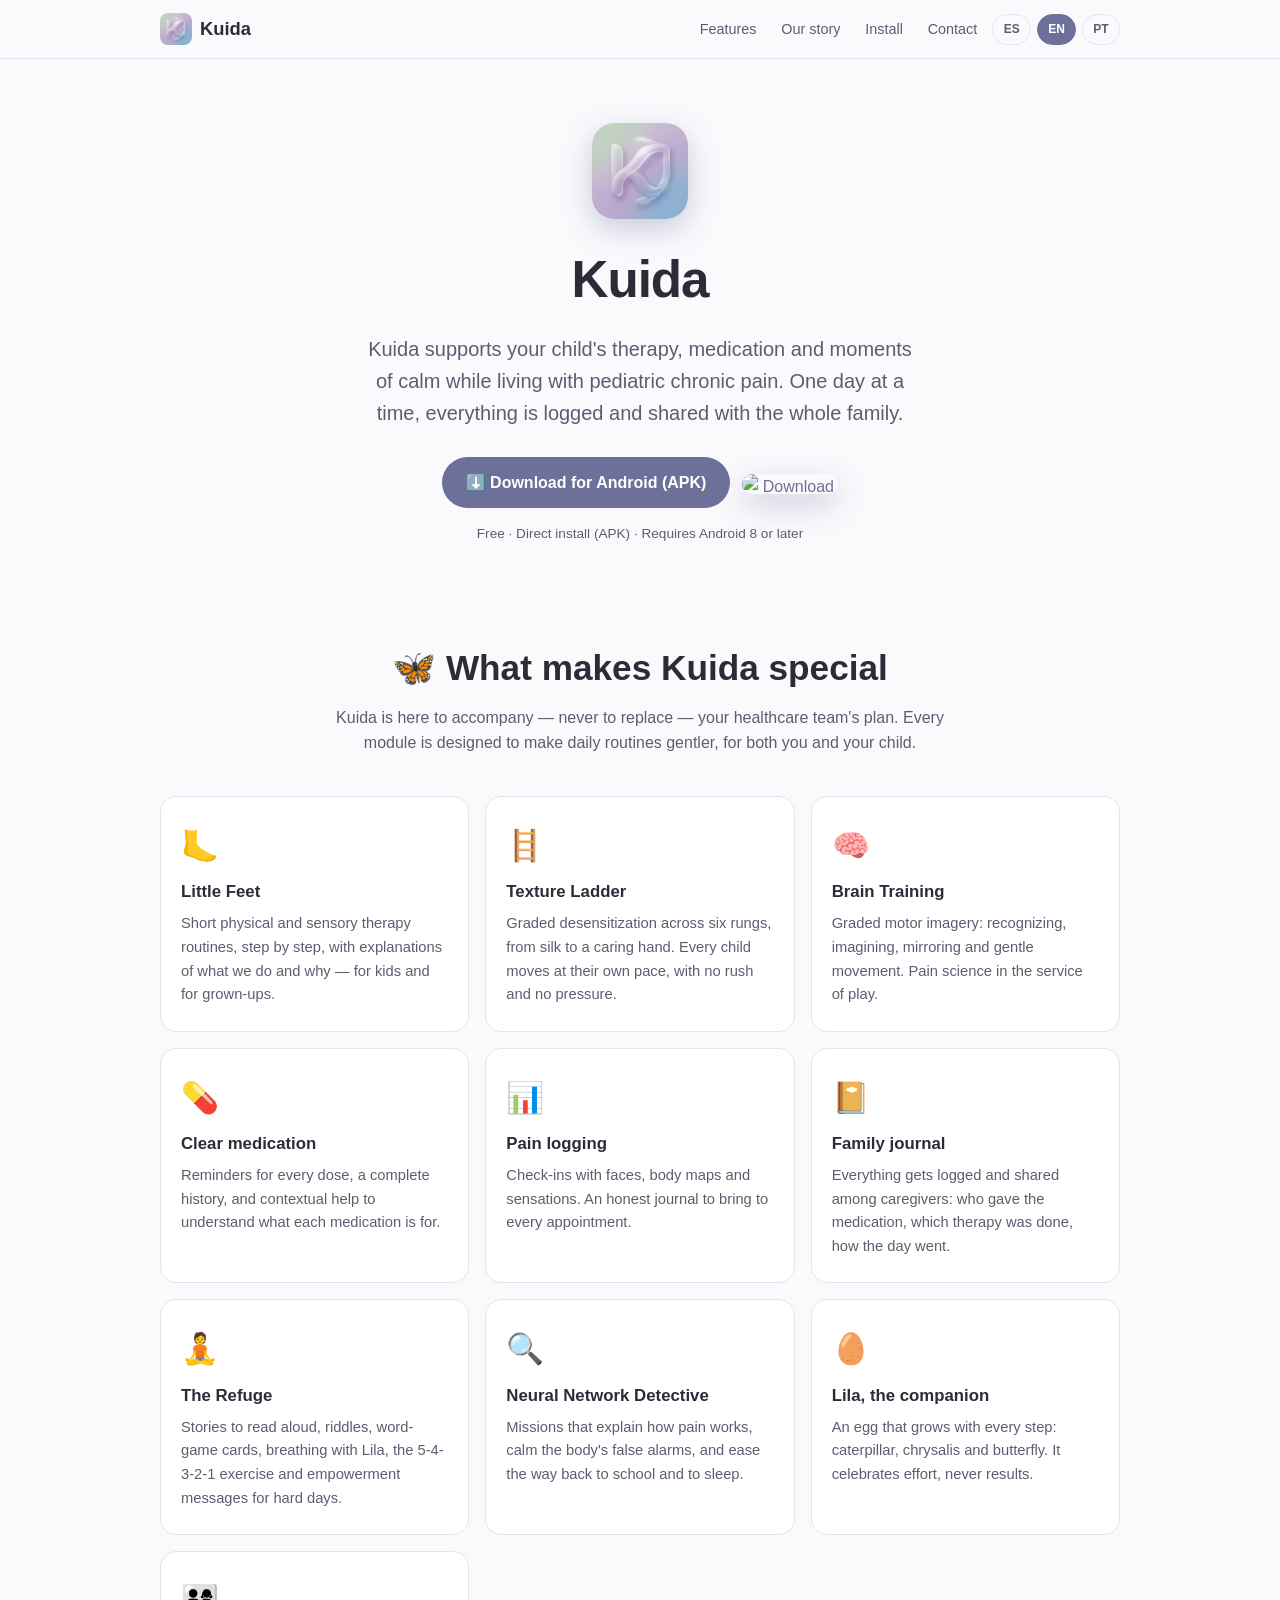
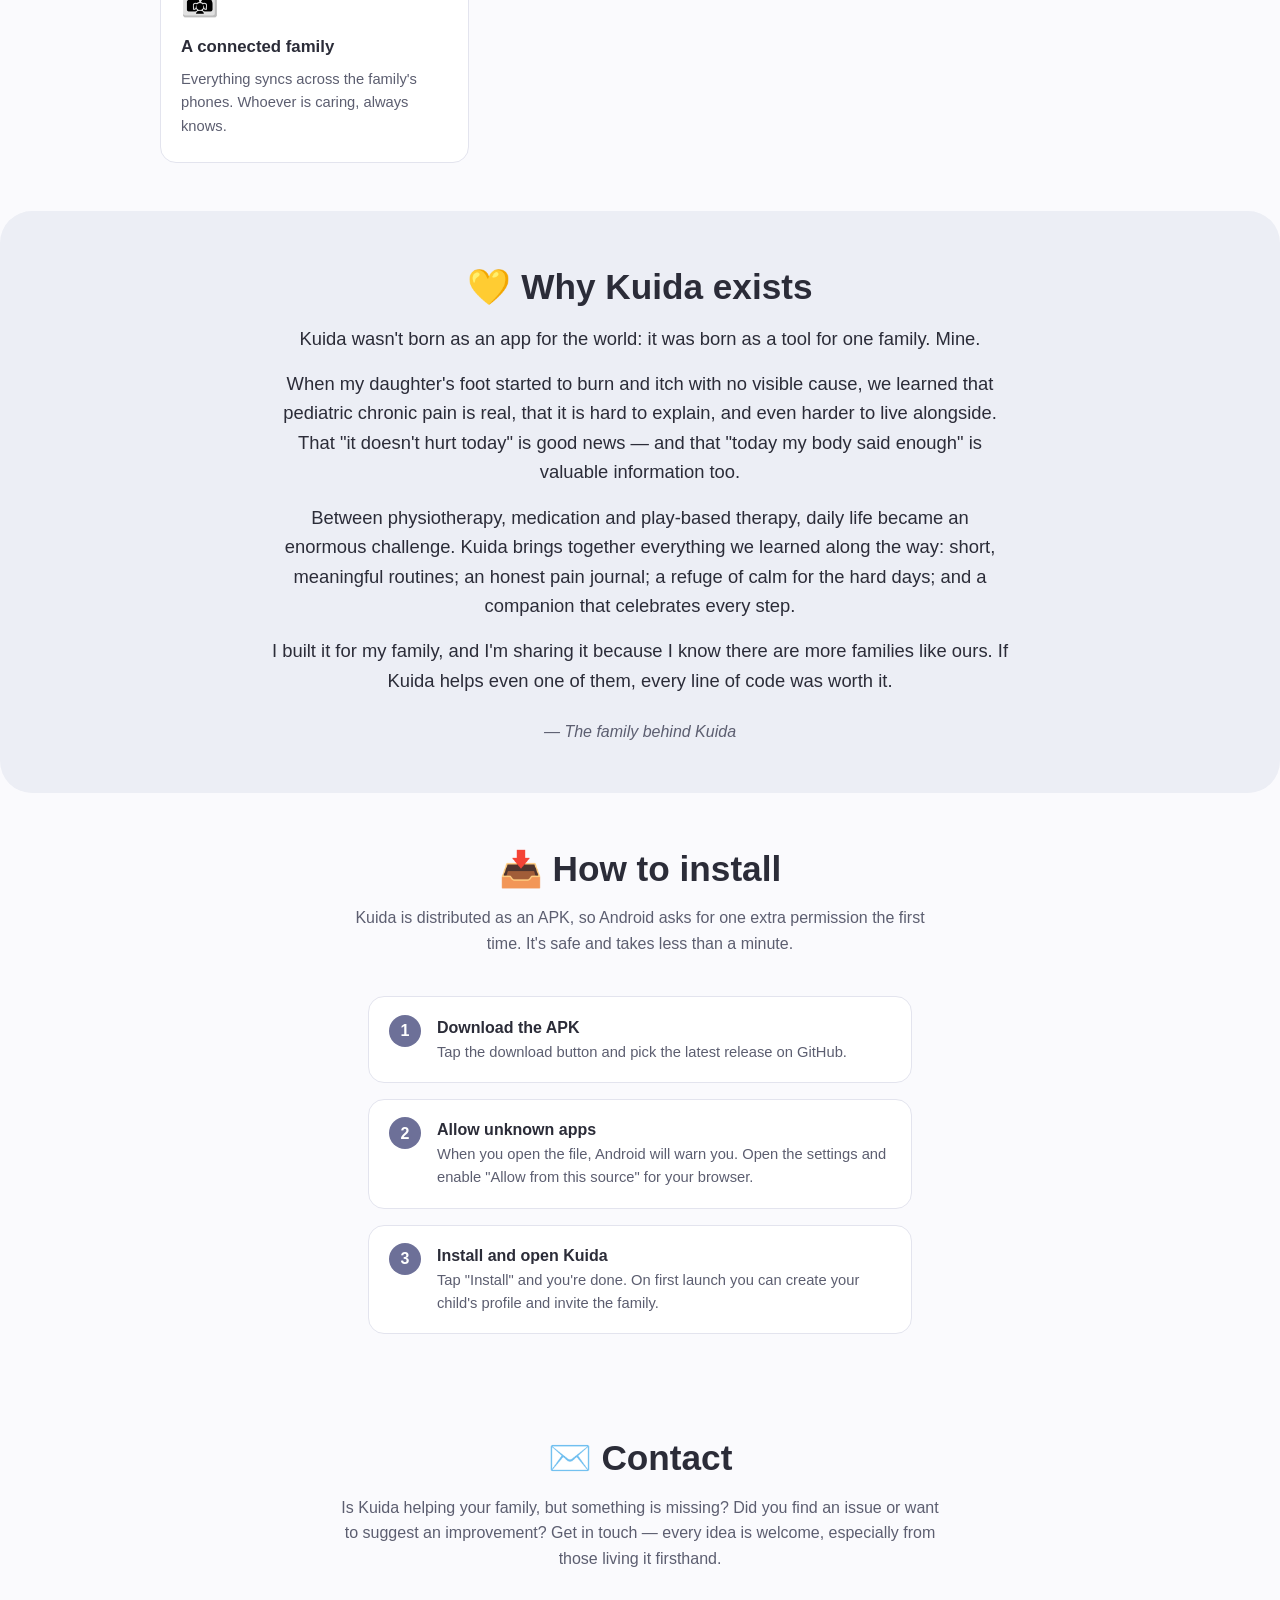
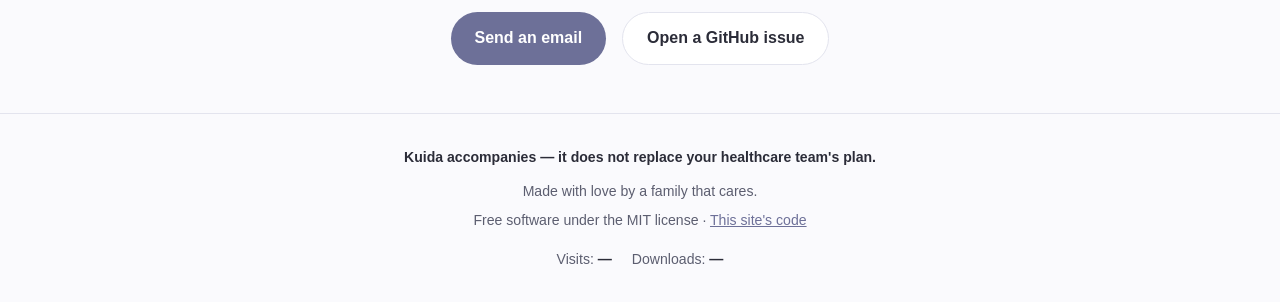
==== en/index.html @ 7249cde6 "Landing multilenguaje (ES/EN/PT) con contadores de visitas y descargas" ====
<!DOCTYPE html>
<html lang="en">
<head>
  <meta charset="UTF-8" />
  <meta name="viewport" content="width=device-width, initial-scale=1" />
  <title>Kuida · Daily support for kids with chronic pain</title>
  <meta name="description" content="Kuida supports your child's therapy, medication and calm when living with pediatric chronic pain. Free, for Android." />
  <link rel="icon" href="../assets/favicon.png" />
  <link rel="stylesheet" href="../css/styles.css" />
  <link rel="canonical" href="https://matalb23.github.io/kuida-landing/en/" />
  <link rel="alternate" hreflang="es" href="https://matalb23.github.io/kuida-landing/es/" />
  <link rel="alternate" hreflang="en" href="https://matalb23.github.io/kuida-landing/en/" />
  <link rel="alternate" hreflang="pt" href="https://matalb23.github.io/kuida-landing/pt/" />
  <script data-goatcounter="https://kuida-landing.goatcounter.com/count" async src="//gc.zgo.at/count.js"></script>
</head>
<body>
  <header>
    <div class="container nav">
      <a class="nav-logo" href="./">
        <img src="../assets/icon.png" alt="" />
        Kuida
      </a>
      <nav class="nav-links">
        <a href="#features">Features</a>
        <a href="#story">Our story</a>
        <a href="#install">Install</a>
        <a href="#contact">Contact</a>
        <a class="lang-btn" href="../es/">ES</a>
        <a class="lang-btn" href="./" aria-current="true">EN</a>
        <a class="lang-btn" href="../pt/">PT</a>
      </nav>
    </div>
  </header>

  <main>
    <div class="container hero">
      <img src="../assets/icon.png" alt="Kuida app icon" />
      <h1>Kuida</h1>
      <p class="tagline">Kuida supports your child's therapy, medication and moments of calm while living with pediatric chronic pain. One day at a time, everything is logged and shared with the whole family.</p>
      <div class="badge-row">
        <a class="btn btn-primary" href="https://github.com/matalb23/kuida-landing/releases/latest" rel="noopener">⬇️ Download for Android (APK)</a>
        <a class="download-badge" href="https://github.com/matalb23/kuida-landing/releases" rel="noopener">
          <img src="https://img.shields.io/github/downloads/matalb23/kuida-landing/total?label=downloads&color=6d7098" alt="Download counter" />
        </a>
      </div>
      <p class="nota-apk">Free · Direct install (APK) · Requires Android 8 or later</p>
    </div>

    <section id="features">
      <div class="container">
        <h2 class="section-title">🦋 What makes Kuida special</h2>
        <p class="section-sub">Kuida is here to accompany — never to replace — your healthcare team's plan. Every module is designed to make daily routines gentler, for both you and your child.</p>
        <div class="grid">
          <article class="card">
            <span class="emoji">🦶</span>
            <h3>Little Feet</h3>
            <p>Short physical and sensory therapy routines, step by step, with explanations of what we do and why — for kids and for grown-ups.</p>
          </article>
          <article class="card">
            <span class="emoji">🪜</span>
            <h3>Texture Ladder</h3>
            <p>Graded desensitization across six rungs, from silk to a caring hand. Every child moves at their own pace, with no rush and no pressure.</p>
          </article>
          <article class="card">
            <span class="emoji">🧠</span>
            <h3>Brain Training</h3>
            <p>Graded motor imagery: recognizing, imagining, mirroring and gentle movement. Pain science in the service of play.</p>
          </article>
          <article class="card">
            <span class="emoji">💊</span>
            <h3>Clear medication</h3>
            <p>Reminders for every dose, a complete history, and contextual help to understand what each medication is for.</p>
          </article>
          <article class="card">
            <span class="emoji">📊</span>
            <h3>Pain logging</h3>
            <p>Check-ins with faces, body maps and sensations. An honest journal to bring to every appointment.</p>
          </article>
          <article class="card">
            <span class="emoji">📔</span>
            <h3>Family journal</h3>
            <p>Everything gets logged and shared among caregivers: who gave the medication, which therapy was done, how the day went.</p>
          </article>
          <article class="card">
            <span class="emoji">🧘</span>
            <h3>The Refuge</h3>
            <p>Stories to read aloud, riddles, word-game cards, breathing with Lila, the 5-4-3-2-1 exercise and empowerment messages for hard days.</p>
          </article>
          <article class="card">
            <span class="emoji">🔍</span>
            <h3>Neural Network Detective</h3>
            <p>Missions that explain how pain works, calm the body's false alarms, and ease the way back to school and to sleep.</p>
          </article>
          <article class="card">
            <span class="emoji">🥚</span>
            <h3>Lila, the companion</h3>
            <p>An egg that grows with every step: caterpillar, chrysalis and butterfly. It celebrates effort, never results.</p>
          </article>
          <article class="card">
            <span class="emoji">👨‍👩‍👧</span>
            <h3>A connected family</h3>
            <p>Everything syncs across the family's phones. Whoever is caring, always knows.</p>
          </article>
        </div>
      </div>
    </section>

    <section id="story" class="story">
      <div class="container">
        <h2 class="section-title">💛 Why Kuida exists</h2>
        <blockquote>
          <p>Kuida wasn't born as an app for the world: it was born as a tool for one family. Mine.</p>
          <p>When my daughter's foot started to burn and itch with no visible cause, we learned that pediatric chronic pain is real, that it is hard to explain, and even harder to live alongside. That "it doesn't hurt today" is good news — and that "today my body said enough" is valuable information too.</p>
          <p>Between physiotherapy, medication and play-based therapy, daily life became an enormous challenge. Kuida brings together everything we learned along the way: short, meaningful routines; an honest pain journal; a refuge of calm for the hard days; and a companion that celebrates every step.</p>
          <p>I built it for my family, and I'm sharing it because I know there are more families like ours. If Kuida helps even one of them, every line of code was worth it.</p>
        </blockquote>
        <p class="firma">— The family behind Kuida</p>
      </div>
    </section>

    <section id="install">
      <div class="container">
        <h2 class="section-title">📥 How to install</h2>
        <p class="section-sub">Kuida is distributed as an APK, so Android asks for one extra permission the first time. It's safe and takes less than a minute.</p>
        <div class="steps">
          <div class="paso">
            <div>
              <strong>Download the APK</strong>
              <p>Tap the download button and pick the latest release on GitHub.</p>
            </div>
          </div>
          <div class="paso">
            <div>
              <strong>Allow unknown apps</strong>
              <p>When you open the file, Android will warn you. Open the settings and enable "Allow from this source" for your browser.</p>
            </div>
          </div>
          <div class="paso">
            <div>
              <strong>Install and open Kuida</strong>
              <p>Tap "Install" and you're done. On first launch you can create your child's profile and invite the family.</p>
            </div>
          </div>
        </div>
      </div>
    </section>

    <section id="contact" class="contacto">
      <div class="container">
        <h2 class="section-title">✉️ Contact</h2>
        <p class="section-sub">Is Kuida helping your family, but something is missing? Did you find an issue or want to suggest an improvement? Get in touch — every idea is welcome, especially from those living it firsthand.</p>
        <div class="opciones">
          <a class="btn btn-primary" href="mailto:hola@kuida.app">Send an email</a>
          <a class="btn btn-secondary" href="https://github.com/matalb23/kuida-landing/issues" rel="noopener">Open a GitHub issue</a>
        </div>
      </div>
    </section>
  </main>

  <footer>
    <div class="container">
      <p class="disclaimer">Kuida accompanies — it does not replace your healthcare team's plan.</p>
      <p>Made with love by a family that cares.</p>
      <p>Free software under the MIT license · <a href="https://github.com/matalb23/kuida-landing" rel="noopener">This site's code</a></p>
      <div class="contador">
        <span>Visits: <b id="visitas">—</b></span>
        <span>Downloads: <b id="descargas">—</b></span>
      </div>
    </div>
  </footer>

  <script src="../js/main.js"></script>
</body>
</html>
---- css/styles.css ----
:root {
  --lavanda: #b8b9cf;
  --primario: #6d7098;
  --primario-suave: #eceef5;
  --acento: #d98cb3;
  --fondo: #fafafd;
  --texto: #2b2c38;
  --texto-suave: #5c5e70;
  --tarjeta: #ffffff;
  --borde: #e3e4ee;
  --ok: #4c9a6e;
}

@media (prefers-color-scheme: dark) {
  :root {
    --primario: #a5a8cf;
    --primario-suave: #23243a;
    --fondo: #16171f;
    --texto: #ececf2;
    --texto-suave: #a9abbf;
    --tarjeta: #1f2029;
    --borde: #2e2f3d;
  }
}

* {
  box-sizing: border-box;
  margin: 0;
  padding: 0;
}

html {
  scroll-behavior: smooth;
}

body {
  font-family: -apple-system, BlinkMacSystemFont, "Segoe UI", Roboto, "Helvetica Neue", sans-serif;
  background: var(--fondo);
  color: var(--texto);
  line-height: 1.6;
  -webkit-font-smoothing: antialiased;
}

img {
  max-width: 100%;
  display: block;
}

a {
  color: var(--primario);
}

.container {
  width: min(100% - 2.5rem, 60rem);
  margin-inline: auto;
}

/* ---------- Header ---------- */
header {
  position: sticky;
  top: 0;
  z-index: 10;
  background: color-mix(in srgb, var(--fondo) 85%, transparent);
  backdrop-filter: blur(10px);
  border-bottom: 1px solid var(--borde);
}

.nav {
  display: flex;
  align-items: center;
  justify-content: space-between;
  padding-block: 0.75rem;
}

.nav-logo {
  display: flex;
  align-items: center;
  gap: 0.5rem;
  font-weight: 700;
  font-size: 1.15rem;
  color: var(--texto);
  text-decoration: none;
}

.nav-logo img {
  width: 2rem;
  height: 2rem;
  border-radius: 0.5rem;
}

.nav-links {
  display: flex;
  align-items: center;
  gap: 0.35rem;
  font-size: 0.9rem;
}

.nav-links a:not(.lang-btn) {
  color: var(--texto-suave);
  text-decoration: none;
  padding: 0.35rem 0.6rem;
  border-radius: 0.5rem;
}

.nav-links a:not(.lang-btn):hover {
  background: var(--primario-suave);
  color: var(--texto);
}

.lang-btn {
  display: inline-block;
  padding: 0.3rem 0.65rem;
  border: 1px solid var(--borde);
  border-radius: 999px;
  text-decoration: none;
  color: var(--texto-suave);
  font-weight: 600;
  text-transform: uppercase;
  font-size: 0.75rem;
}

.lang-btn[aria-current="true"] {
  background: var(--primario);
  border-color: var(--primario);
  color: #fff;
}

/* ---------- Hero ---------- */
.hero {
  padding-block: 4rem 3rem;
  text-align: center;
}

.hero img {
  width: 6rem;
  height: 6rem;
  border-radius: 1.4rem;
  margin-inline: auto;
  box-shadow: 0 10px 30px rgb(109 112 152 / 0.35);
}

.hero h1 {
  font-size: clamp(2.2rem, 6vw, 3.2rem);
  margin-top: 1.25rem;
  letter-spacing: -0.02em;
}

.hero p.tagline {
  font-size: clamp(1.05rem, 2.5vw, 1.25rem);
  color: var(--texto-suave);
  max-width: 34rem;
  margin: 0.75rem auto 1.75rem;
}

.badge-row {
  display: flex;
  flex-wrap: wrap;
  justify-content: center;
  align-items: center;
  gap: 0.75rem;
}

.btn {
  display: inline-flex;
  align-items: center;
  gap: 0.5rem;
  padding: 0.8rem 1.5rem;
  border-radius: 999px;
  font-weight: 600;
  text-decoration: none;
  transition: transform 0.15s ease, box-shadow 0.15s ease;
}

.btn-primary {
  background: var(--primario);
  color: #fff;
}

.btn-primary:hover {
  transform: translateY(-2px);
  box-shadow: 0 8px 20px rgb(109 112 152 / 0.4);
}

.btn-secondary {
  border: 1.5px solid var(--borde);
  color: var(--texto);
  background: var(--tarjeta);
}

.download-badge img {
  display: inline-block;
  vertical-align: middle;
  height: 20px;
}

.hero .nota-apk {
  margin-top: 0.9rem;
  font-size: 0.85rem;
  color: var(--texto-suave);
}

/* ---------- Secciones ---------- */
section {
  padding-block: 3rem;
}

.section-title {
  text-align: center;
  font-size: clamp(1.6rem, 4vw, 2.2rem);
  margin-bottom: 0.5rem;
}

.section-sub {
  text-align: center;
  color: var(--texto-suave);
  max-width: 38rem;
  margin: 0 auto 2.5rem;
}

/* ---------- Features ---------- */
.grid {
  display: grid;
  grid-template-columns: repeat(auto-fit, minmax(15rem, 1fr));
  gap: 1rem;
}

.card {
  background: var(--tarjeta);
  border: 1px solid var(--borde);
  border-radius: 1rem;
  padding: 1.5rem 1.25rem;
}

.card .emoji {
  font-size: 1.9rem;
  display: block;
  margin-bottom: 0.6rem;
}

.card h3 {
  font-size: 1.05rem;
  margin-bottom: 0.4rem;
}

.card p {
  font-size: 0.92rem;
  color: var(--texto-suave);
}

/* ---------- Historia ---------- */
.story {
  background: var(--primario-suave);
  border-radius: 2rem;
}

.story .container {
  max-width: 46rem;
}

.story blockquote {
  font-size: clamp(1rem, 2.2vw, 1.15rem);
  text-align: center;
}

.story blockquote p {
  margin-bottom: 1rem;
}

.story .firma {
  text-align: center;
  margin-top: 1.5rem;
  font-style: italic;
  color: var(--texto-suave);
}

/* ---------- Instalar ---------- */
.steps {
  display: grid;
  gap: 1rem;
  max-width: 34rem;
  margin-inline: auto;
  counter-reset: paso;
}

.paso {
  display: flex;
  gap: 1rem;
  align-items: flex-start;
  background: var(--tarjeta);
  border: 1px solid var(--borde);
  border-radius: 1rem;
  padding: 1.1rem 1.25rem;
}

.paso::before {
  counter-increment: paso;
  content: counter(paso);
  flex: 0 0 auto;
  width: 2rem;
  height: 2rem;
  border-radius: 50%;
  background: var(--primario);
  color: #fff;
  display: grid;
  place-items: center;
  font-weight: 700;
}

.paso strong {
  display: block;
}

.paso p {
  color: var(--texto-suave);
  font-size: 0.92rem;
}

/* ---------- Contacto ---------- */
.contacto .opciones {
  display: flex;
  flex-wrap: wrap;
  justify-content: center;
  gap: 1rem;
}

/* ---------- Footer ---------- */
footer {
  border-top: 1px solid var(--borde);
  padding-block: 2rem;
  text-align: center;
  font-size: 0.88rem;
  color: var(--texto-suave);
}

footer .disclaimer {
  max-width: 32rem;
  margin: 0 auto 0.75rem;
  font-weight: 600;
  color: var(--texto);
}

footer p + p {
  margin-top: 0.4rem;
}

.contador {
  display: inline-flex;
  gap: 1.25rem;
  margin-top: 1rem;
  font-variant-numeric: tabular-nums;
}

.contador span b {
  color: var(--texto);
}

@media (max-width: 40rem) {
  .nav-links a:not(.lang-btn) {
    display: none;
  }
}
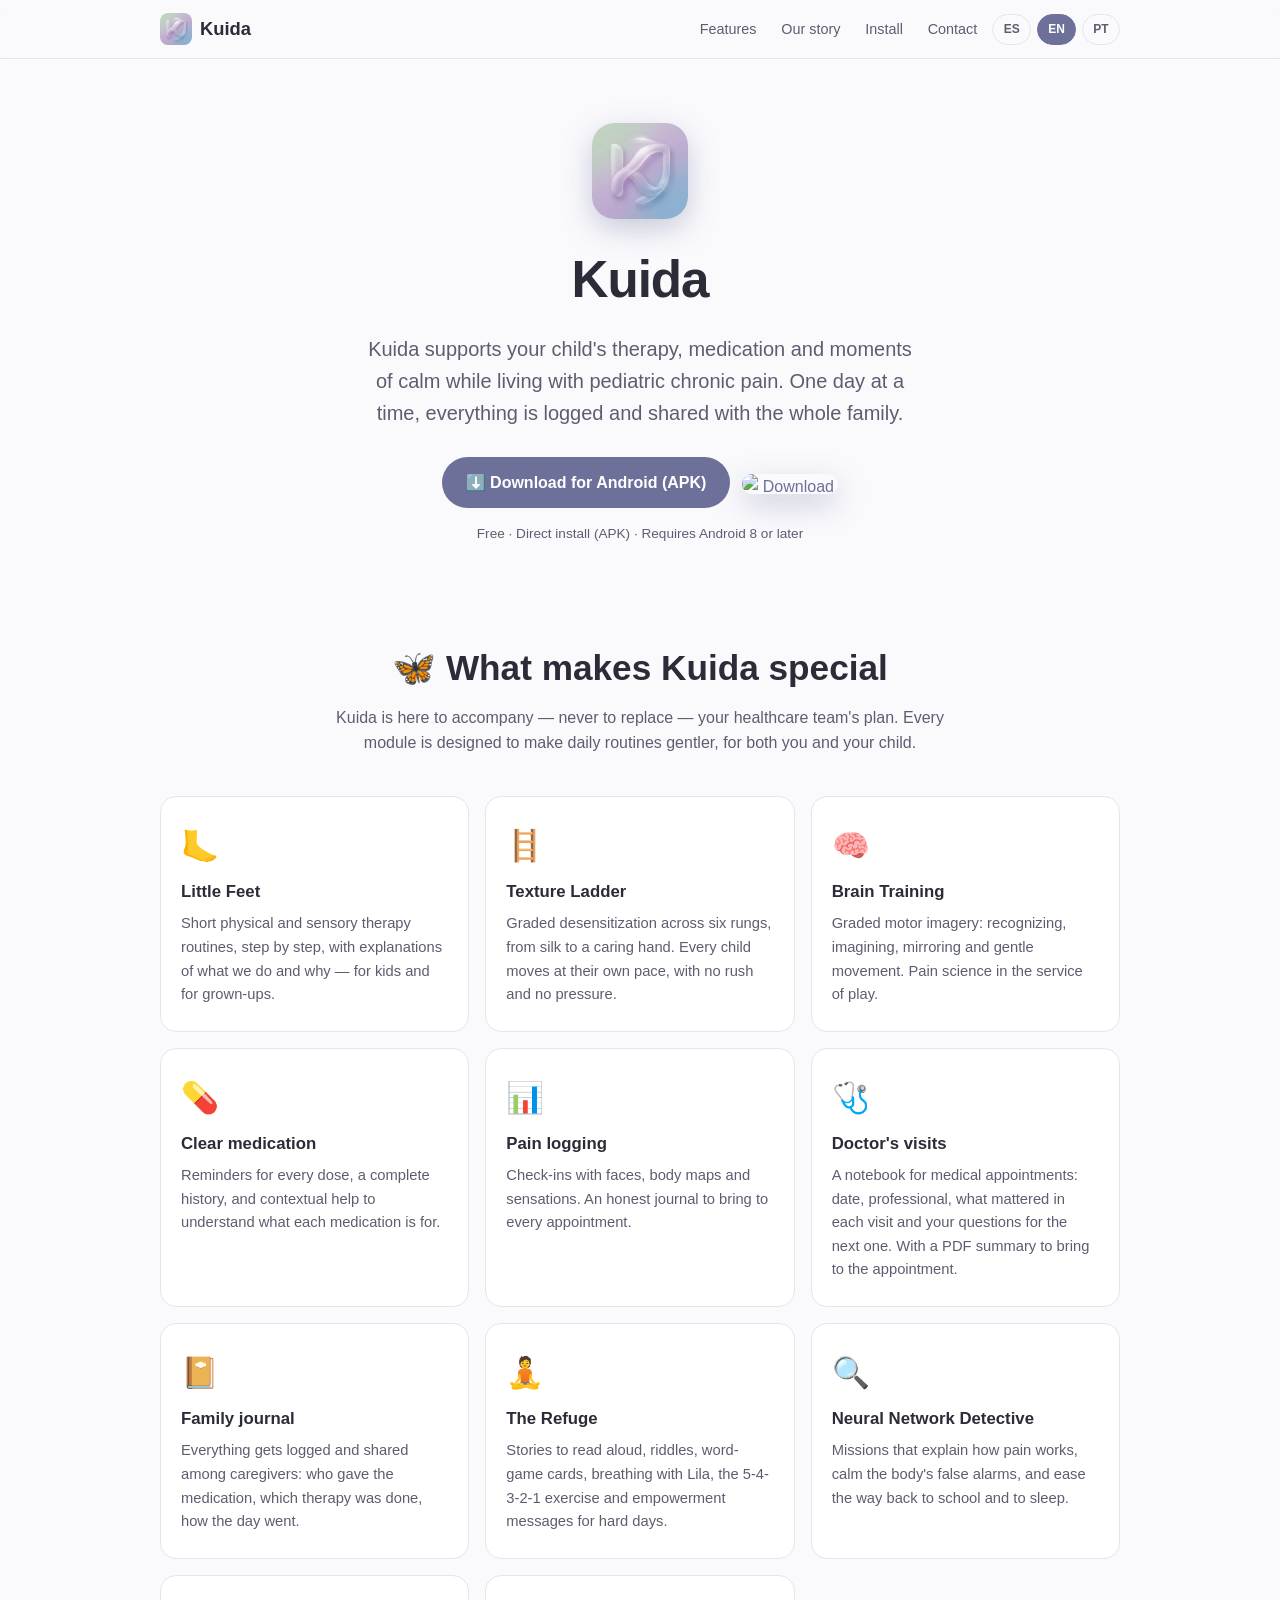
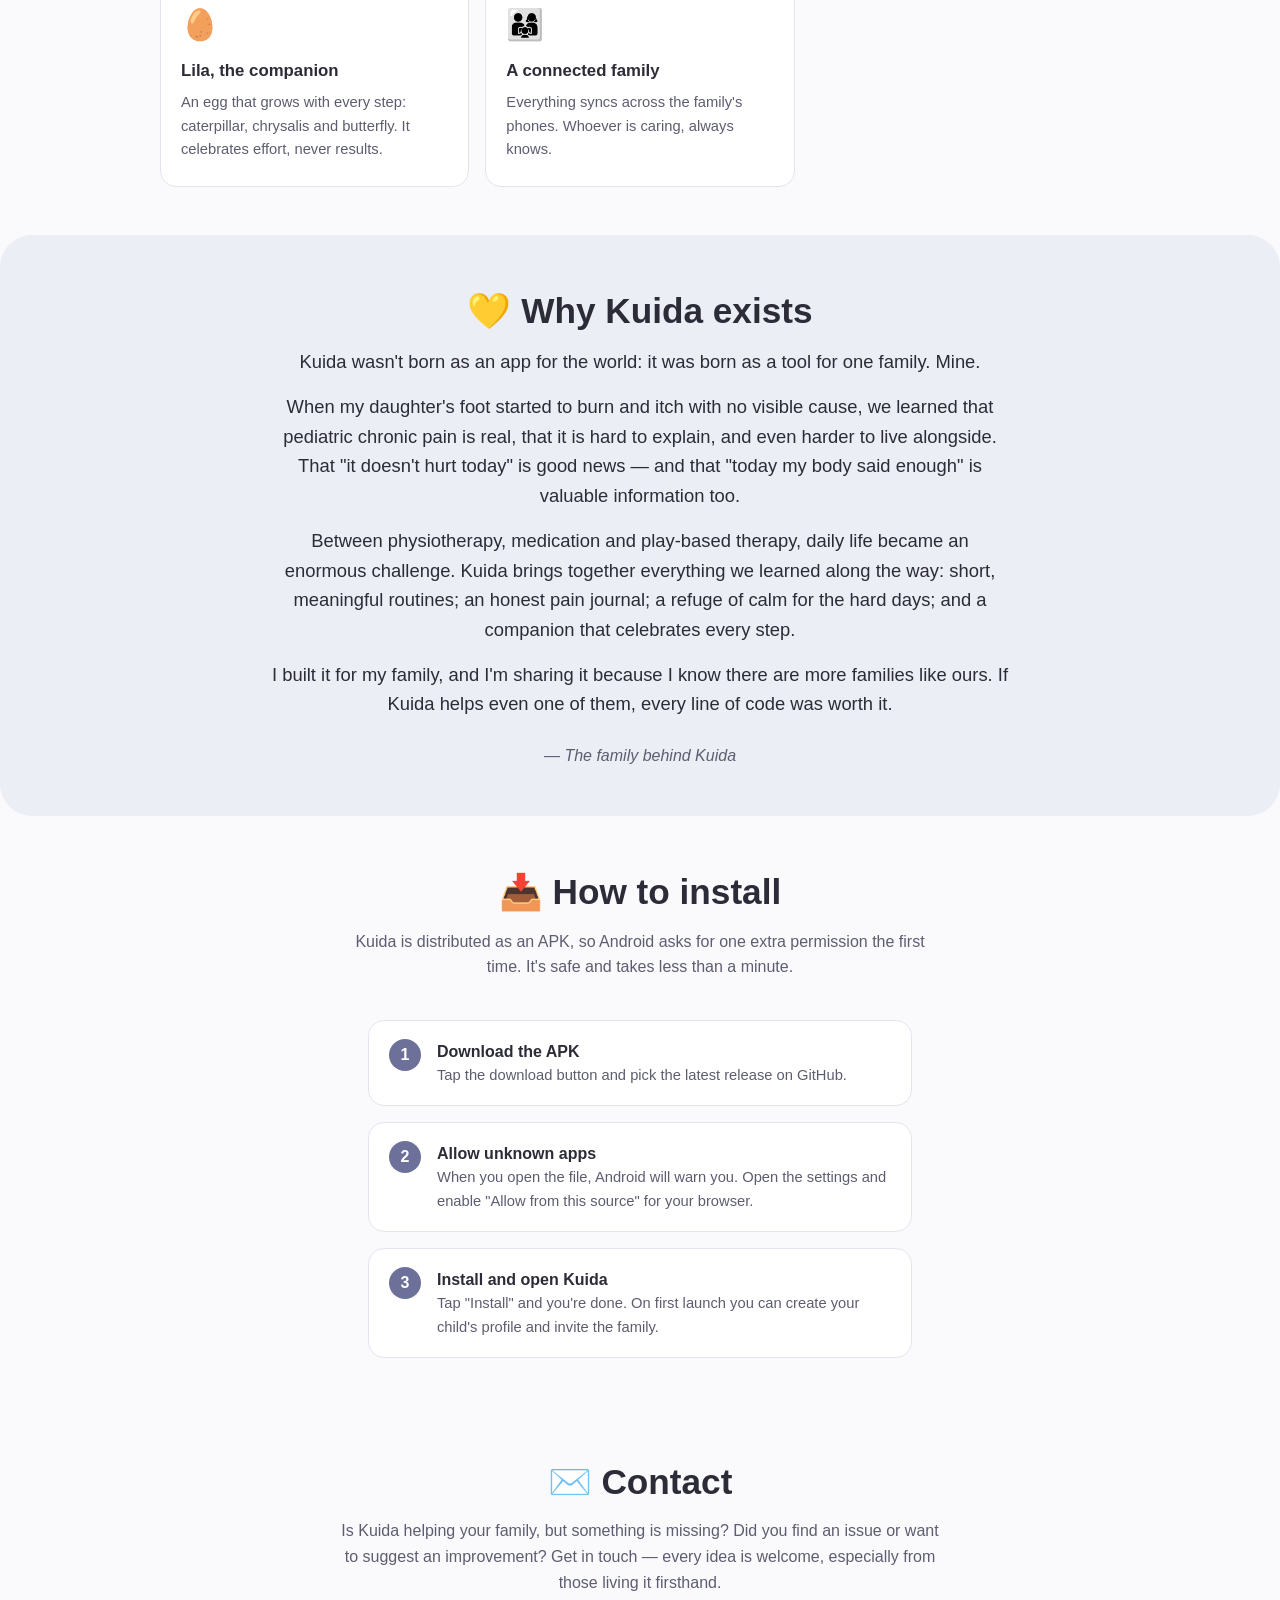
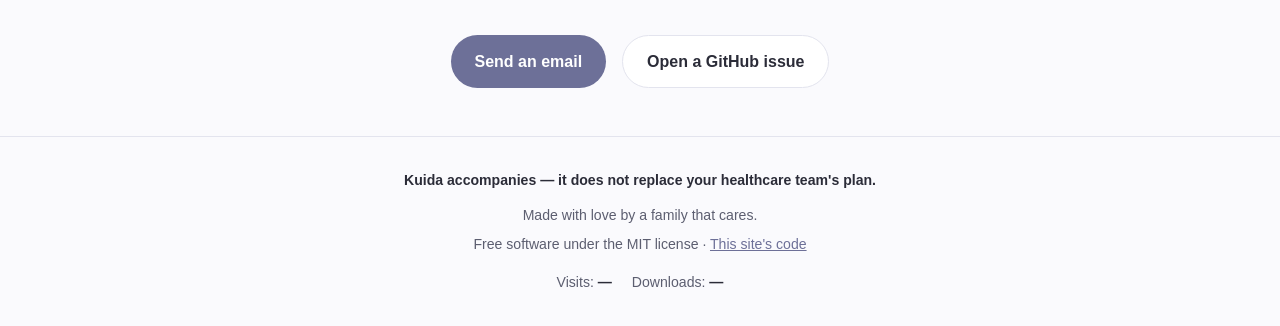
==== commit d92f9167: "robots y tags" ====
--- a/en/index.html
+++ b/en/index.html
@@ -5,12 +5,61 @@
   <meta name="viewport" content="width=device-width, initial-scale=1" />
   <title>Kuida · Daily support for kids with chronic pain</title>
   <meta name="description" content="Kuida supports your child's therapy, medication and calm when living with pediatric chronic pain. Free, for Android." />
+  <meta name="theme-color" content="#B8B9CF" />
   <link rel="icon" href="../assets/favicon.png" />
   <link rel="stylesheet" href="../css/styles.css" />
   <link rel="canonical" href="https://matalb23.github.io/kuida-landing/en/" />
   <link rel="alternate" hreflang="es" href="https://matalb23.github.io/kuida-landing/es/" />
   <link rel="alternate" hreflang="en" href="https://matalb23.github.io/kuida-landing/en/" />
   <link rel="alternate" hreflang="pt" href="https://matalb23.github.io/kuida-landing/pt/" />
+  <link rel="alternate" hreflang="x-default" href="https://matalb23.github.io/kuida-landing/" />
+  <link rel="manifest" href="../manifest.webmanifest" />
+  <!-- Open Graph: makes the shared link card look good on WhatsApp, Telegram, X, etc. -->
+  <meta property="og:type" content="website" />
+  <meta property="og:site_name" content="Kuida" />
+  <meta property="og:title" content="Kuida · Daily support for kids with chronic pain" />
+  <meta property="og:description" content="Physical and sensory therapy, medication reminders, pain logging, doctor's visits and moments of calm for the whole family. Free, for Android." />
+  <meta property="og:url" content="https://matalb23.github.io/kuida-landing/en/" />
+  <meta property="og:image" content="https://matalb23.github.io/kuida-landing/assets/icon.png" />
+  <meta property="og:image:alt" content="Kuida app icon" />
+  <meta property="og:locale" content="en_US" />
+  <meta property="og:locale:alternate" content="es_AR" />
+  <meta property="og:locale:alternate" content="pt_BR" />
+  <meta name="twitter:card" content="summary" />
+  <meta name="twitter:title" content="Kuida · Daily support for kids with chronic pain" />
+  <meta name="twitter:description" content="Therapy routines, medication, pain logging and calm, together as a family. Free, for Android." />
+  <meta name="twitter:image" content="https://matalb23.github.io/kuida-landing/assets/icon.png" />
+  <!-- Structured data: tells search engines and AI assistants what Kuida is -->
+  <script type="application/ld+json">
+  {
+    "@context": "https://schema.org",
+    "@graph": [
+      {
+        "@type": "MobileApplication",
+        "name": "Kuida",
+        "applicationCategory": "HealthApplication",
+        "operatingSystem": "Android 8+",
+        "description": "Free app supporting children with pediatric chronic pain: physical and sensory therapy routines, medication reminders, pain logging, a doctor's visit notebook, stories and calming games. Everything is logged and synced across the family's phones.",
+        "image": "https://matalb23.github.io/kuida-landing/assets/icon.png",
+        "downloadUrl": "https://github.com/matalb23/kuida-landing/releases/latest",
+        "inLanguage": "en",
+        "isAccessibleForFree": true,
+        "offers": {
+          "@type": "Offer",
+          "price": "0",
+          "priceCurrency": "USD"
+        },
+        "featureList": "Physical and sensory therapy routines, Texture ladder, Brain training, Medication reminders, Pain logging, Doctor's visit notebook, Family journal, Stories and riddles, Guided breathing, Mascot that celebrates effort, Family sync"
+      },
+      {
+        "@type": "WebSite",
+        "name": "Kuida",
+        "url": "https://matalb23.github.io/kuida-landing/",
+        "inLanguage": ["es", "en", "pt"]
+      }
+    ]
+  }
+  </script>
   <script data-goatcounter="https://kuida-landing.goatcounter.com/count" async src="//gc.zgo.at/count.js"></script>
 </head>
 <body>
@@ -75,6 +124,11 @@
             <span class="emoji">📊</span>
             <h3>Pain logging</h3>
             <p>Check-ins with faces, body maps and sensations. An honest journal to bring to every appointment.</p>
+          </article>
+          <article class="card">
+            <span class="emoji">🩺</span>
+            <h3>Doctor's visits</h3>
+            <p>A notebook for medical appointments: date, professional, what mattered in each visit and your questions for the next one. With a PDF summary to bring to the appointment.</p>
           </article>
           <article class="card">
             <span class="emoji">📔</span>
@@ -150,7 +204,7 @@
         <h2 class="section-title">✉️ Contact</h2>
         <p class="section-sub">Is Kuida helping your family, but something is missing? Did you find an issue or want to suggest an improvement? Get in touch — every idea is welcome, especially from those living it firsthand.</p>
         <div class="opciones">
-          <a class="btn btn-primary" href="mailto:hola@kuida.app">Send an email</a>
+          <a class="btn btn-primary" href="mailto:matalb23@gmail.com">Send an email</a>
           <a class="btn btn-secondary" href="https://github.com/matalb23/kuida-landing/issues" rel="noopener">Open a GitHub issue</a>
         </div>
       </div>
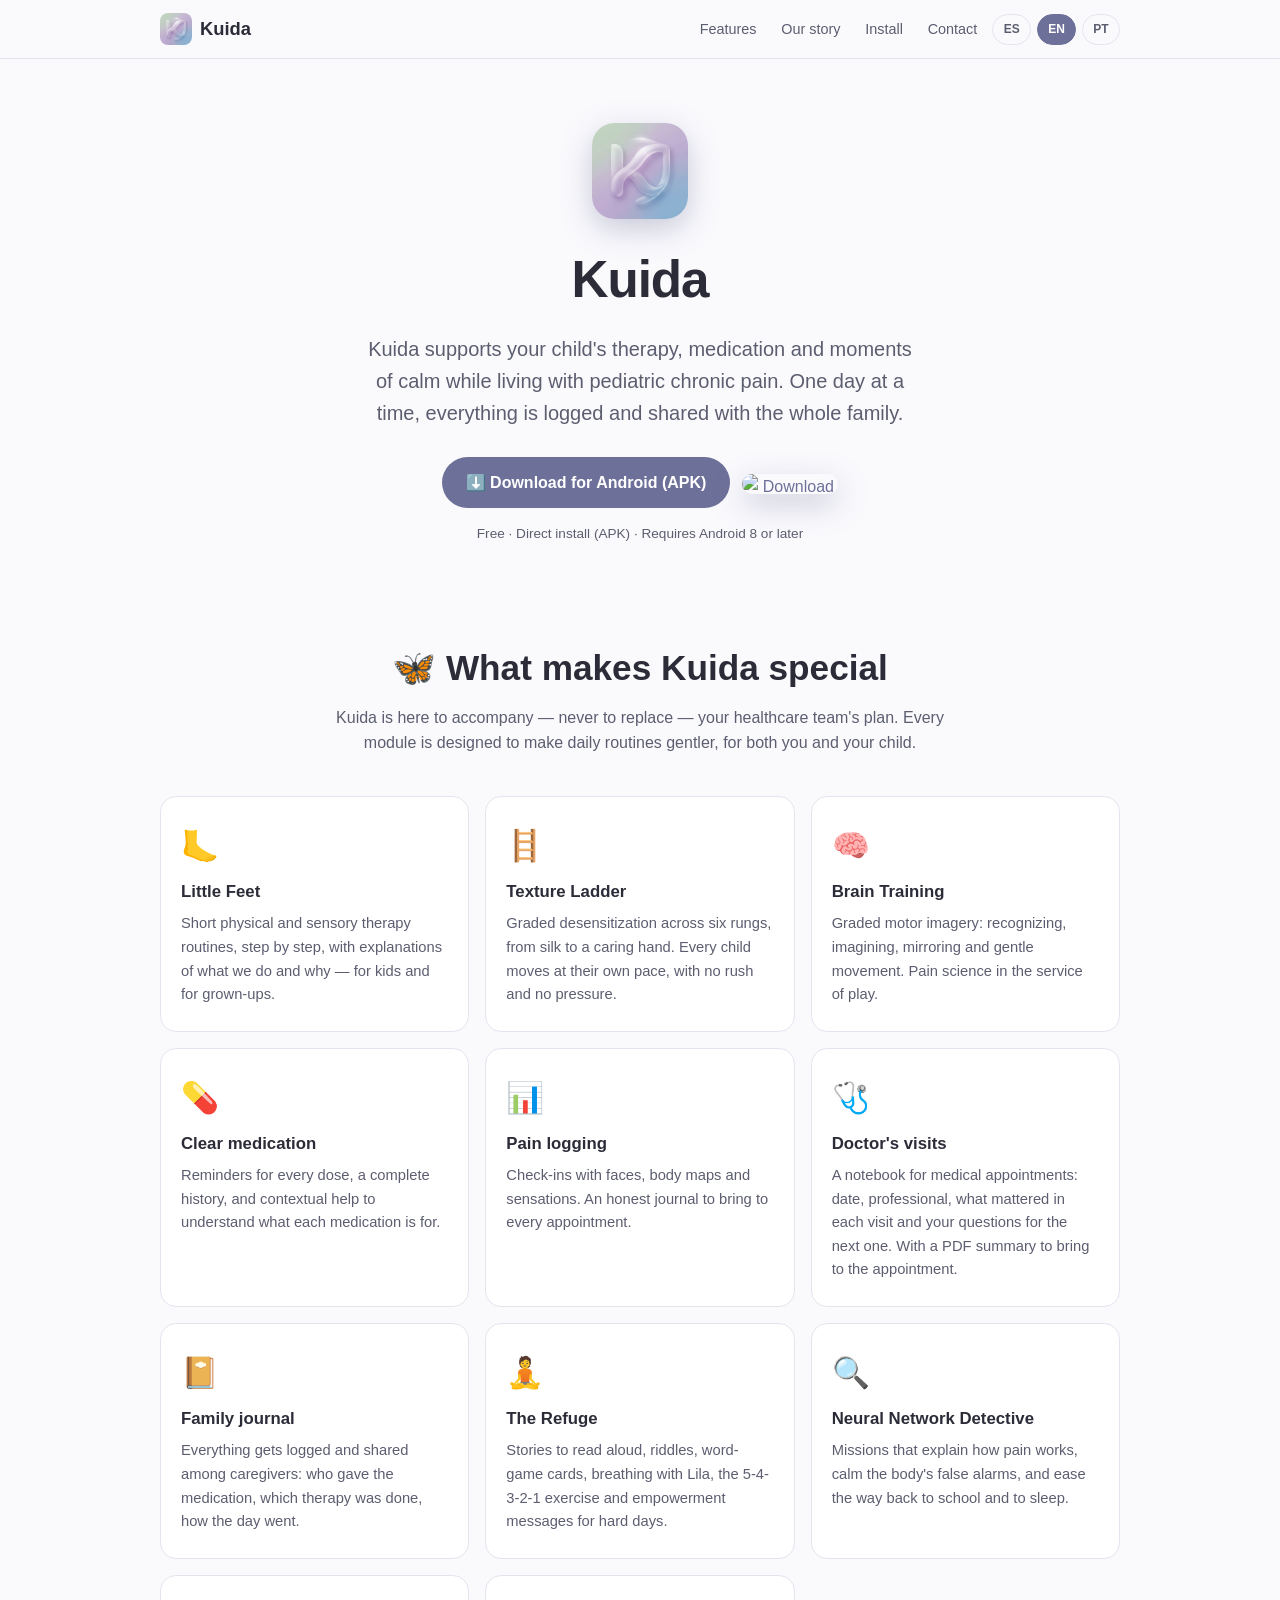
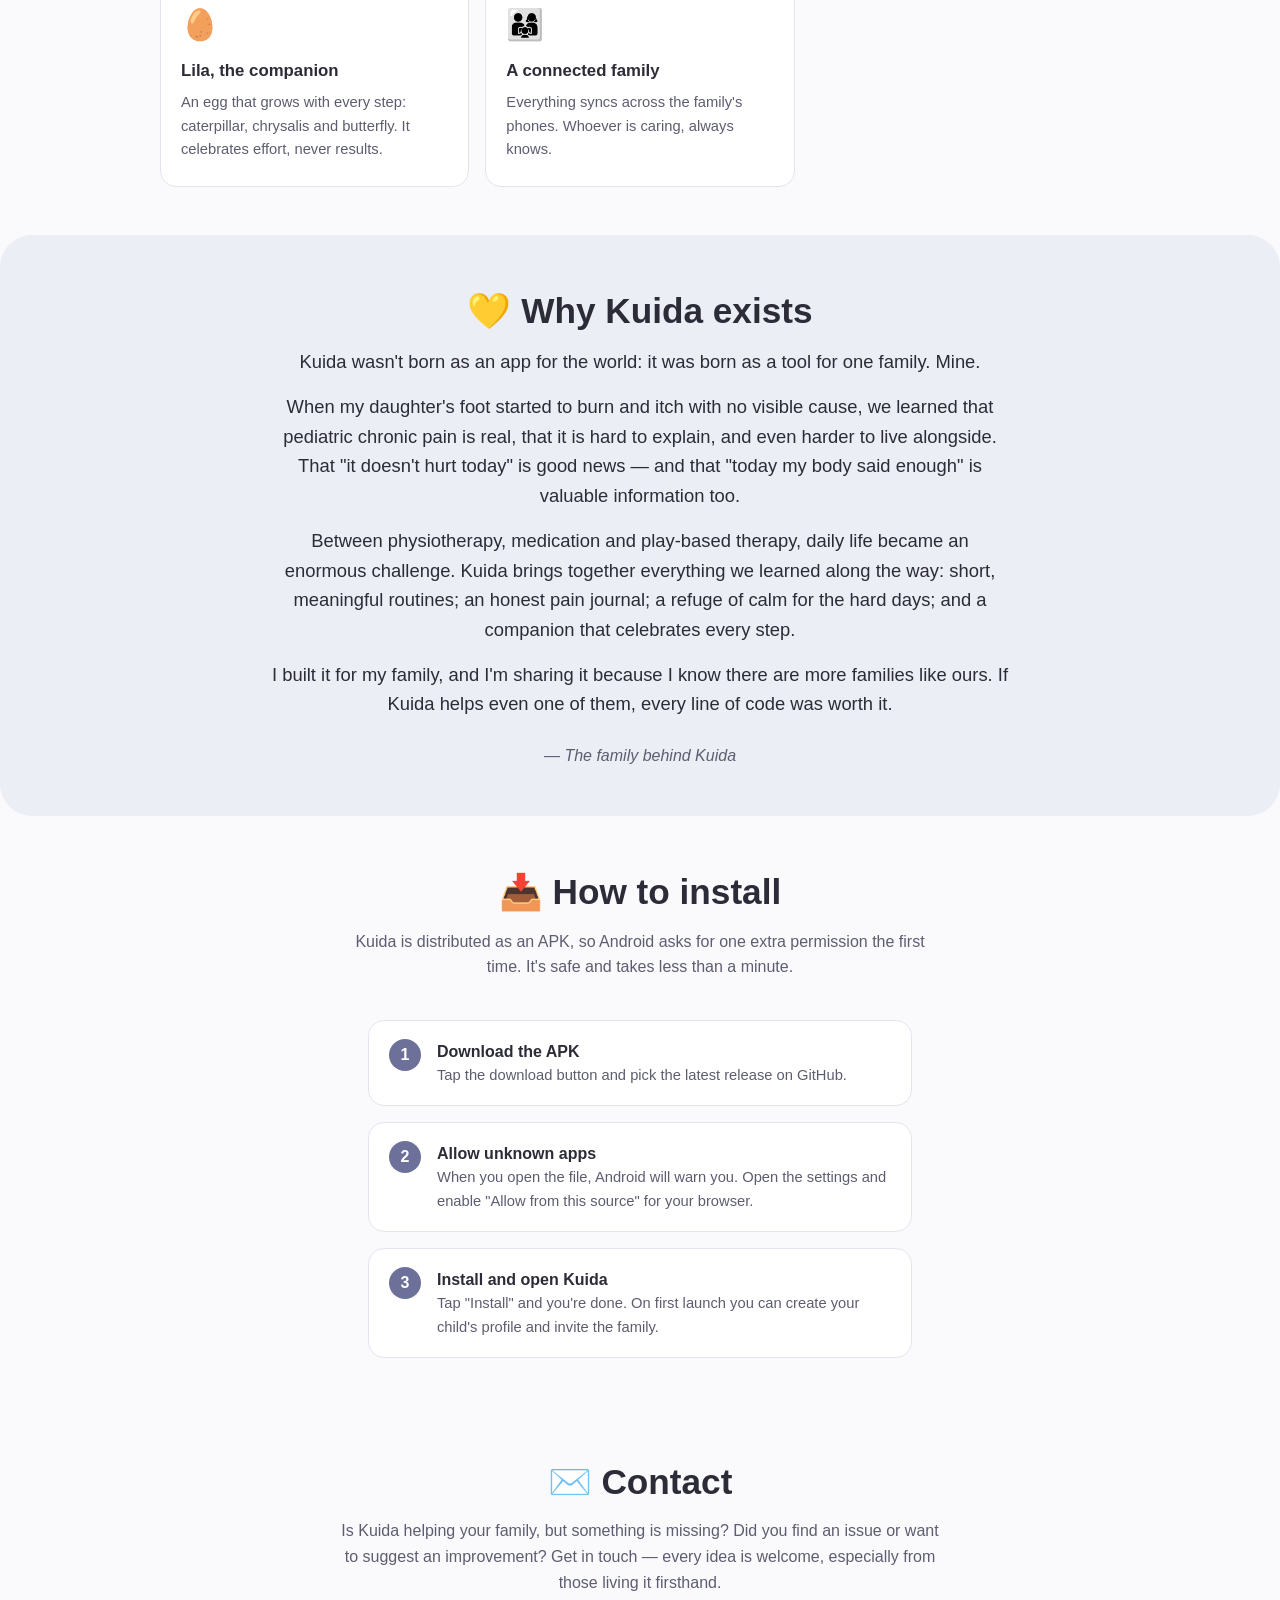
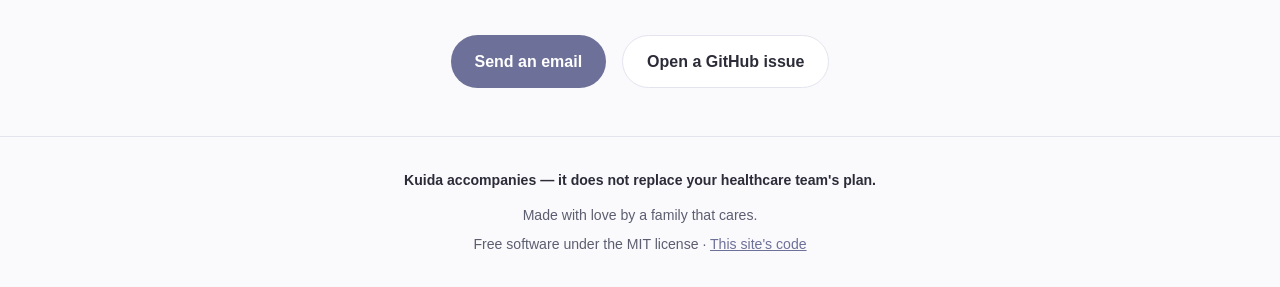
==== commit 8352dd31: "fix en contadores" ====
--- a/en/index.html
+++ b/en/index.html
@@ -216,10 +216,7 @@
       <p class="disclaimer">Kuida accompanies — it does not replace your healthcare team's plan.</p>
       <p>Made with love by a family that cares.</p>
       <p>Free software under the MIT license · <a href="https://github.com/matalb23/kuida-landing" rel="noopener">This site's code</a></p>
-      <div class="contador">
-        <span>Visits: <b id="visitas">—</b></span>
-        <span>Downloads: <b id="descargas">—</b></span>
-      </div>
+    </div>
     </div>
   </footer>
 
--- a/css/styles.css
+++ b/css/styles.css
@@ -343,17 +343,6 @@
   margin-top: 0.4rem;
 }
 
-.contador {
-  display: inline-flex;
-  gap: 1.25rem;
-  margin-top: 1rem;
-  font-variant-numeric: tabular-nums;
-}
-
-.contador span b {
-  color: var(--texto);
-}
-
 @media (max-width: 40rem) {
   .nav-links a:not(.lang-btn) {
     display: none;
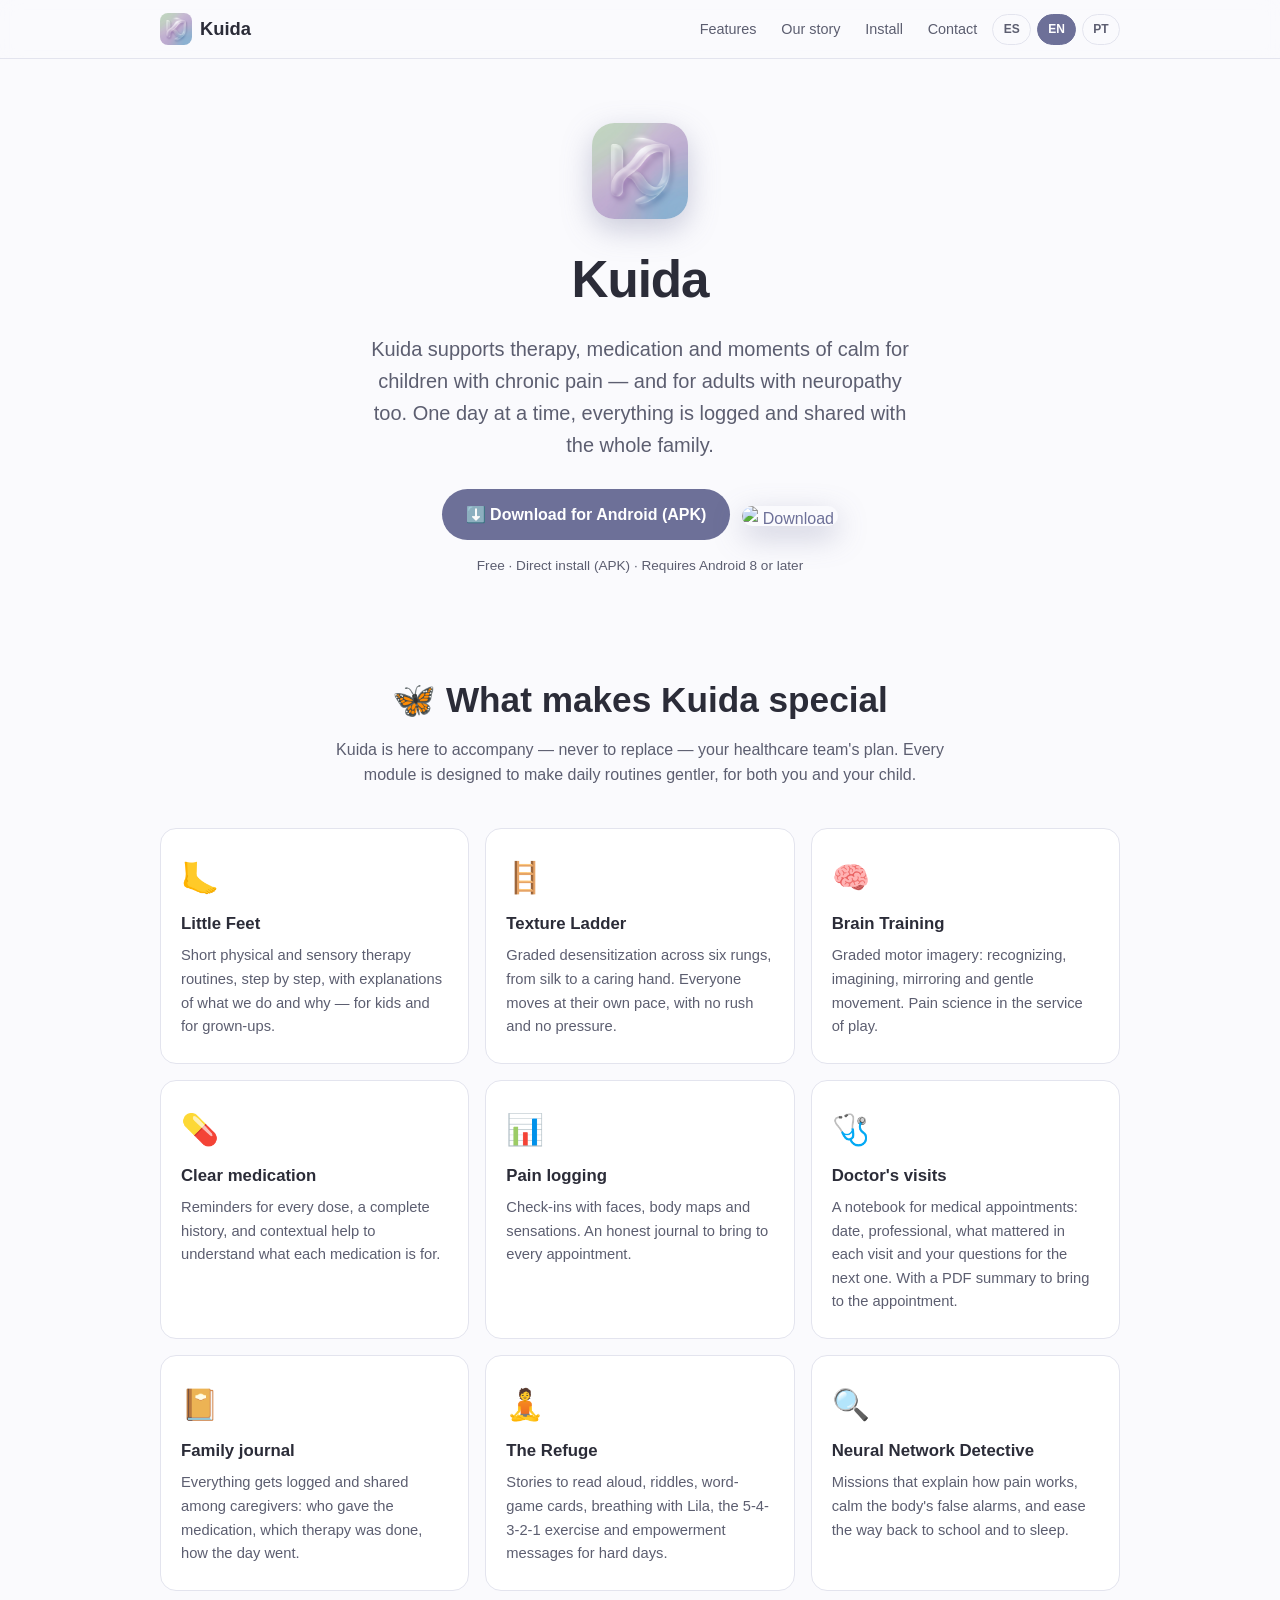
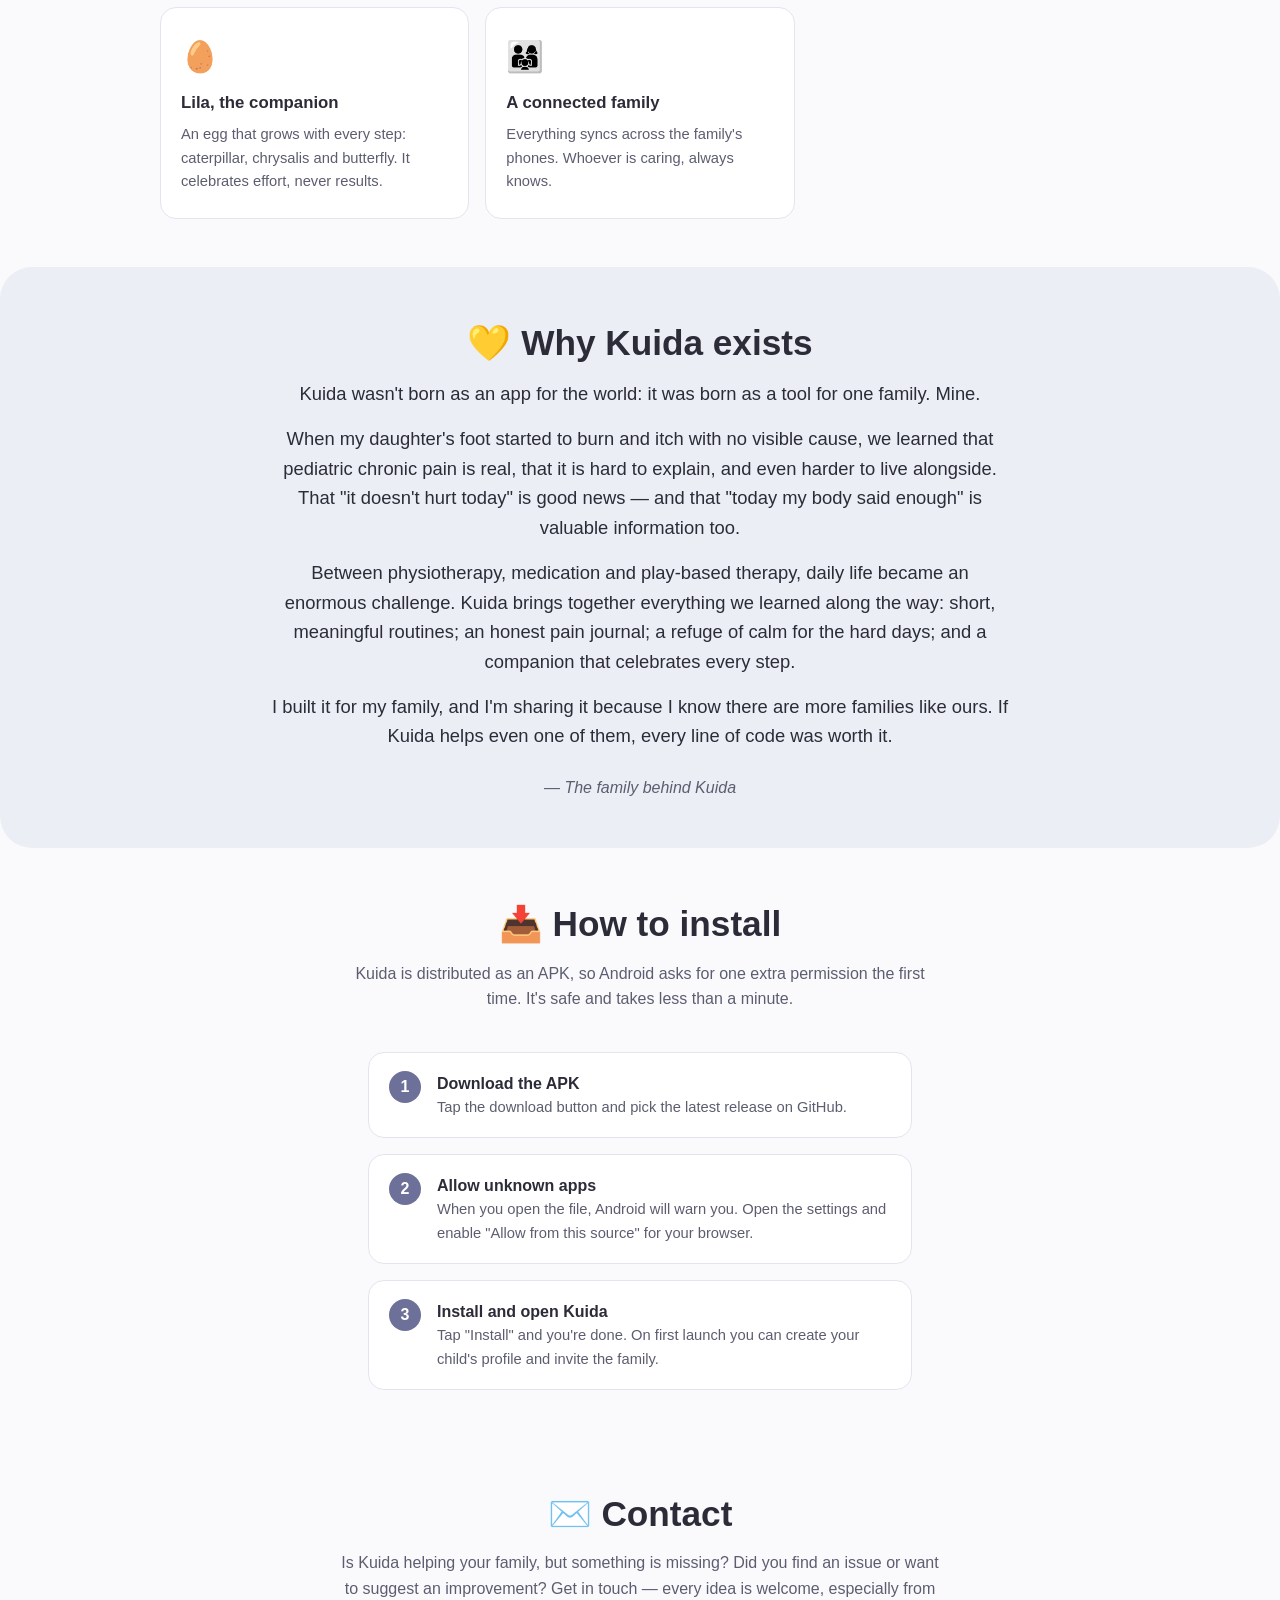
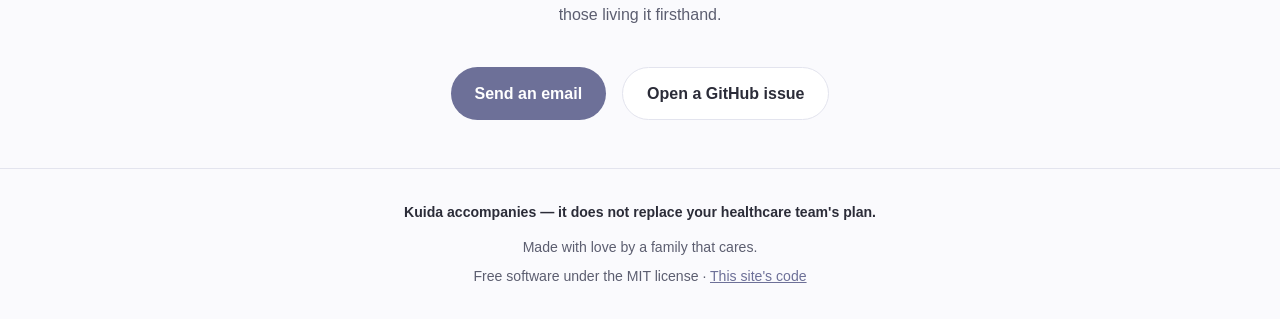
==== commit 2272164b: "fix en textos" ====
--- a/en/index.html
+++ b/en/index.html
@@ -3,8 +3,8 @@
 <head>
   <meta charset="UTF-8" />
   <meta name="viewport" content="width=device-width, initial-scale=1" />
-  <title>Kuida · Daily support for kids with chronic pain</title>
-  <meta name="description" content="Kuida supports your child's therapy, medication and calm when living with pediatric chronic pain. Free, for Android." />
+  <title>Kuida · Daily support for kids and adults with chronic pain</title>
+  <meta name="description" content="Kuida supports therapy, medication and calm for children with chronic pain — and for adults with neuropathy too. Free, for Android." />
   <meta name="theme-color" content="#B8B9CF" />
   <link rel="icon" href="../assets/favicon.png" />
   <link rel="stylesheet" href="../css/styles.css" />
@@ -17,8 +17,8 @@
   <!-- Open Graph: makes the shared link card look good on WhatsApp, Telegram, X, etc. -->
   <meta property="og:type" content="website" />
   <meta property="og:site_name" content="Kuida" />
-  <meta property="og:title" content="Kuida · Daily support for kids with chronic pain" />
-  <meta property="og:description" content="Physical and sensory therapy, medication reminders, pain logging, doctor's visits and moments of calm for the whole family. Free, for Android." />
+  <meta property="og:title" content="Kuida · Daily support for kids and adults with chronic pain" />
+  <meta property="og:description" content="Physical and sensory therapy, medication reminders, pain logging, doctor's visits and moments of calm for the whole family. For kids and adults with chronic pain. Free, for Android." />
   <meta property="og:url" content="https://matalb23.github.io/kuida-landing/en/" />
   <meta property="og:image" content="https://matalb23.github.io/kuida-landing/assets/icon.png" />
   <meta property="og:image:alt" content="Kuida app icon" />
@@ -26,8 +26,8 @@
   <meta property="og:locale:alternate" content="es_AR" />
   <meta property="og:locale:alternate" content="pt_BR" />
   <meta name="twitter:card" content="summary" />
-  <meta name="twitter:title" content="Kuida · Daily support for kids with chronic pain" />
-  <meta name="twitter:description" content="Therapy routines, medication, pain logging and calm, together as a family. Free, for Android." />
+  <meta name="twitter:title" content="Kuida · Daily support for kids and adults with chronic pain" />
+  <meta name="twitter:description" content="Therapy routines, medication, pain logging and calm, together as a family. For kids and adults with chronic pain. Free, for Android." />
   <meta name="twitter:image" content="https://matalb23.github.io/kuida-landing/assets/icon.png" />
   <!-- Structured data: tells search engines and AI assistants what Kuida is -->
   <script type="application/ld+json">
@@ -39,7 +39,7 @@
         "name": "Kuida",
         "applicationCategory": "HealthApplication",
         "operatingSystem": "Android 8+",
-        "description": "Free app supporting children with pediatric chronic pain: physical and sensory therapy routines, medication reminders, pain logging, a doctor's visit notebook, stories and calming games. Everything is logged and synced across the family's phones.",
+        "description": "Free app supporting children with pediatric chronic pain and adults with neuropathy: physical and sensory therapy routines, medication reminders, pain logging, a doctor's visit notebook, stories and calming games. Everything is logged and synced across the family's phones.",
         "image": "https://matalb23.github.io/kuida-landing/assets/icon.png",
         "downloadUrl": "https://github.com/matalb23/kuida-landing/releases/latest",
         "inLanguage": "en",
@@ -85,7 +85,7 @@
     <div class="container hero">
       <img src="../assets/icon.png" alt="Kuida app icon" />
       <h1>Kuida</h1>
-      <p class="tagline">Kuida supports your child's therapy, medication and moments of calm while living with pediatric chronic pain. One day at a time, everything is logged and shared with the whole family.</p>
+      <p class="tagline">Kuida supports therapy, medication and moments of calm for children with chronic pain — and for adults with neuropathy too. One day at a time, everything is logged and shared with the whole family.</p>
       <div class="badge-row">
         <a class="btn btn-primary" href="https://github.com/matalb23/kuida-landing/releases/latest" rel="noopener">⬇️ Download for Android (APK)</a>
         <a class="download-badge" href="https://github.com/matalb23/kuida-landing/releases" rel="noopener">
@@ -108,7 +108,7 @@
           <article class="card">
             <span class="emoji">🪜</span>
             <h3>Texture Ladder</h3>
-            <p>Graded desensitization across six rungs, from silk to a caring hand. Every child moves at their own pace, with no rush and no pressure.</p>
+            <p>Graded desensitization across six rungs, from silk to a caring hand. Everyone moves at their own pace, with no rush and no pressure.</p>
           </article>
           <article class="card">
             <span class="emoji">🧠</span>
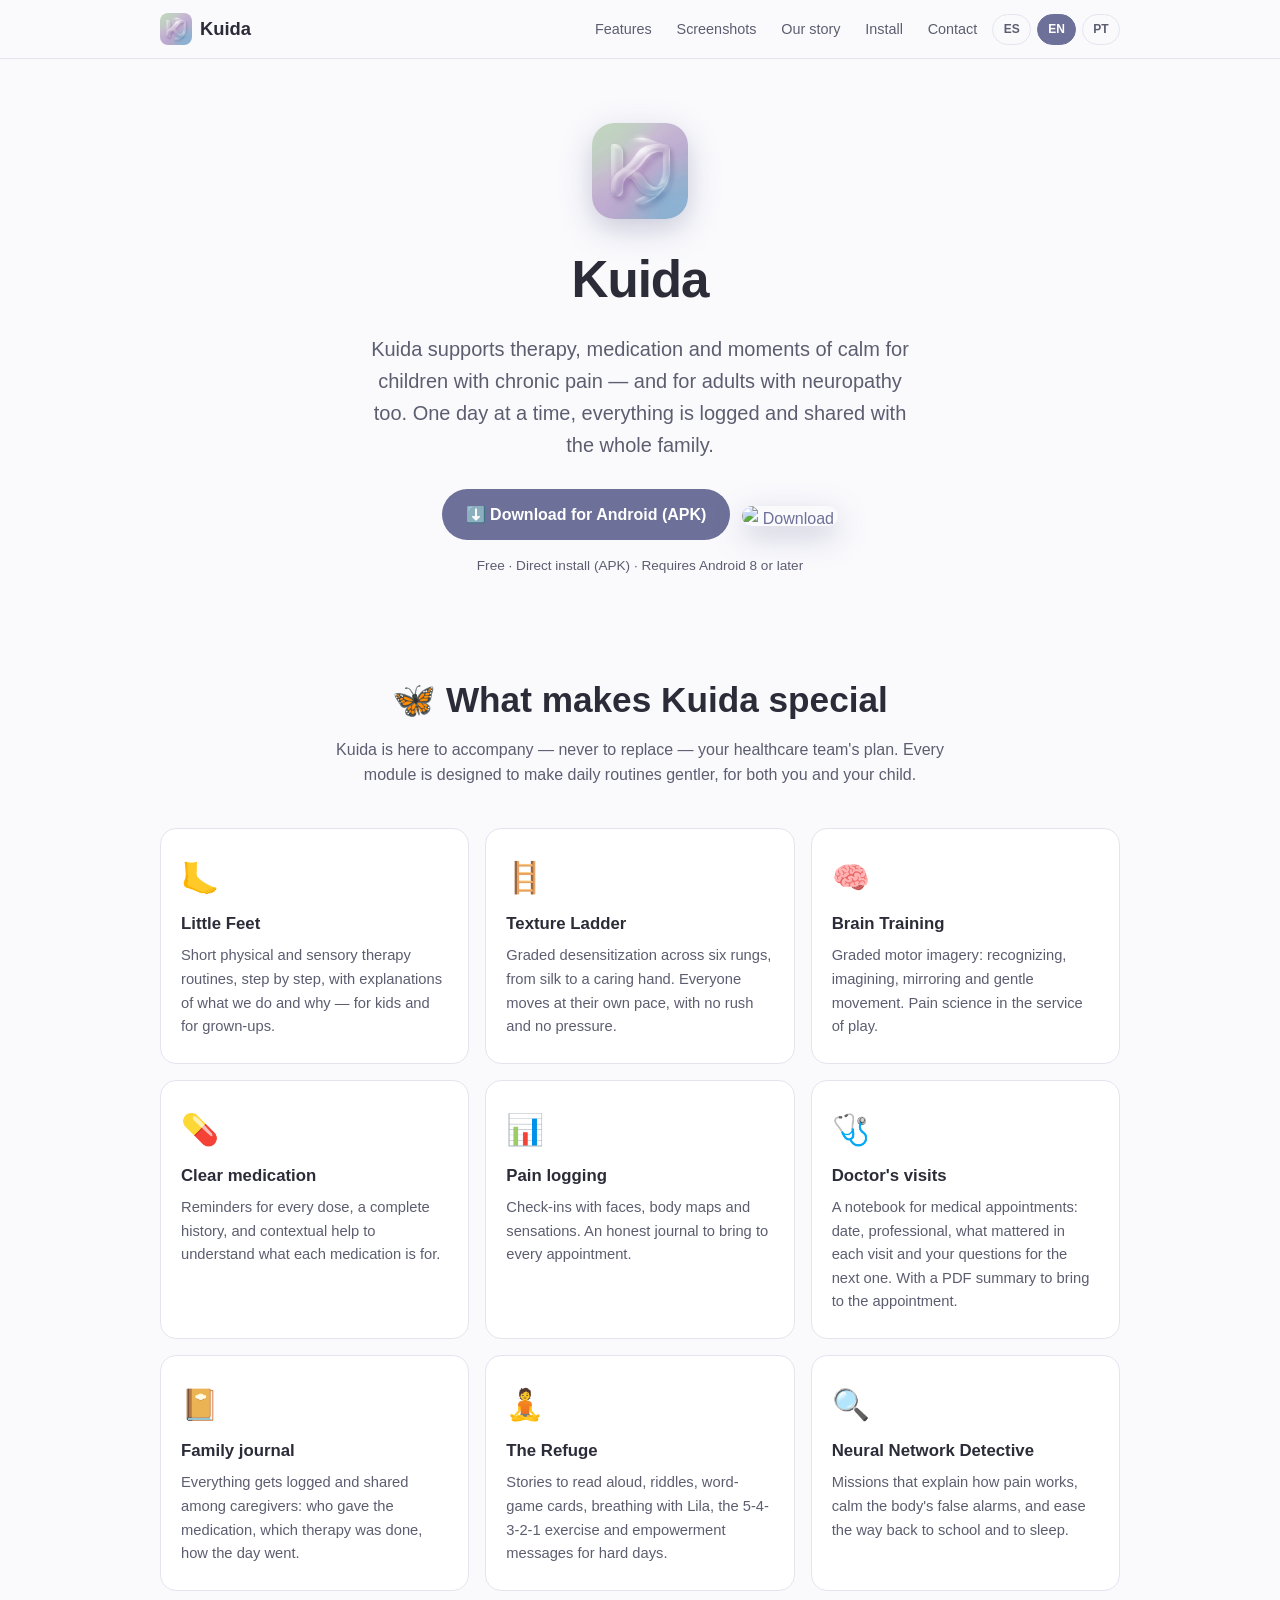
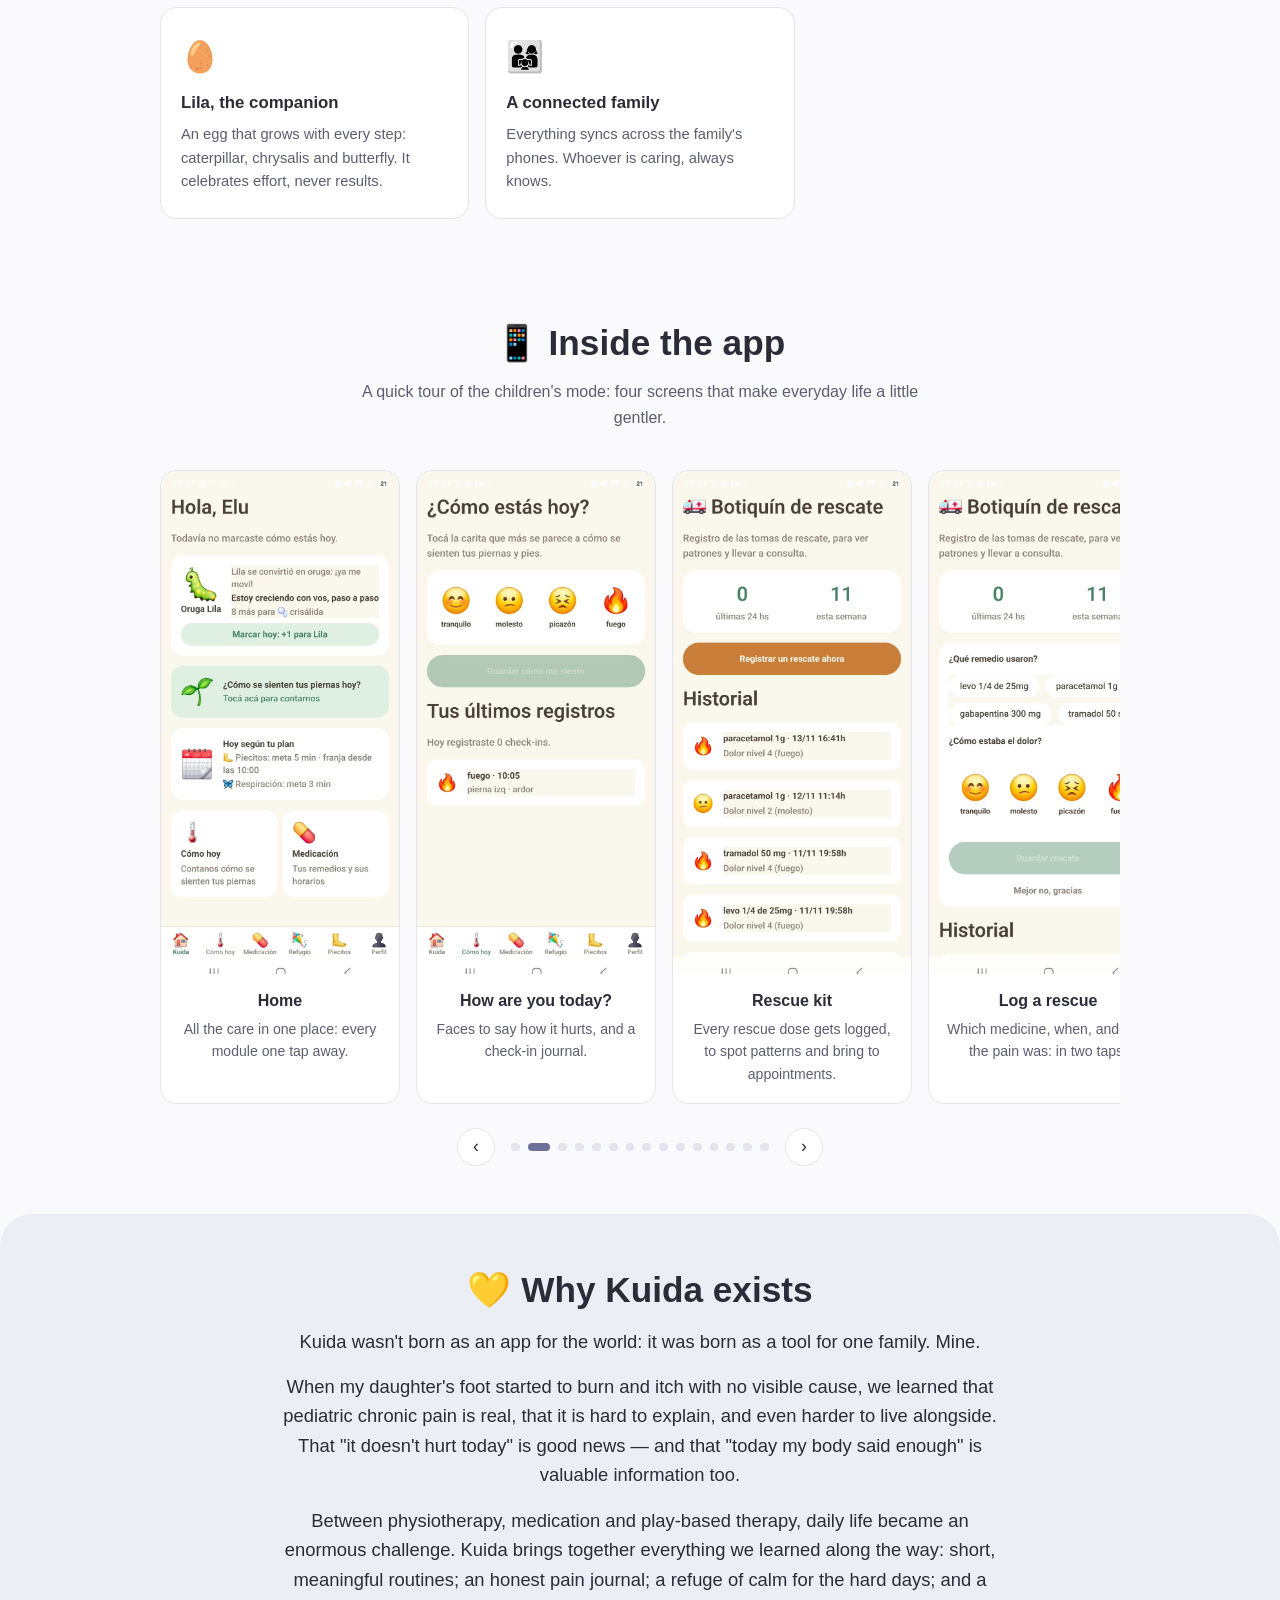
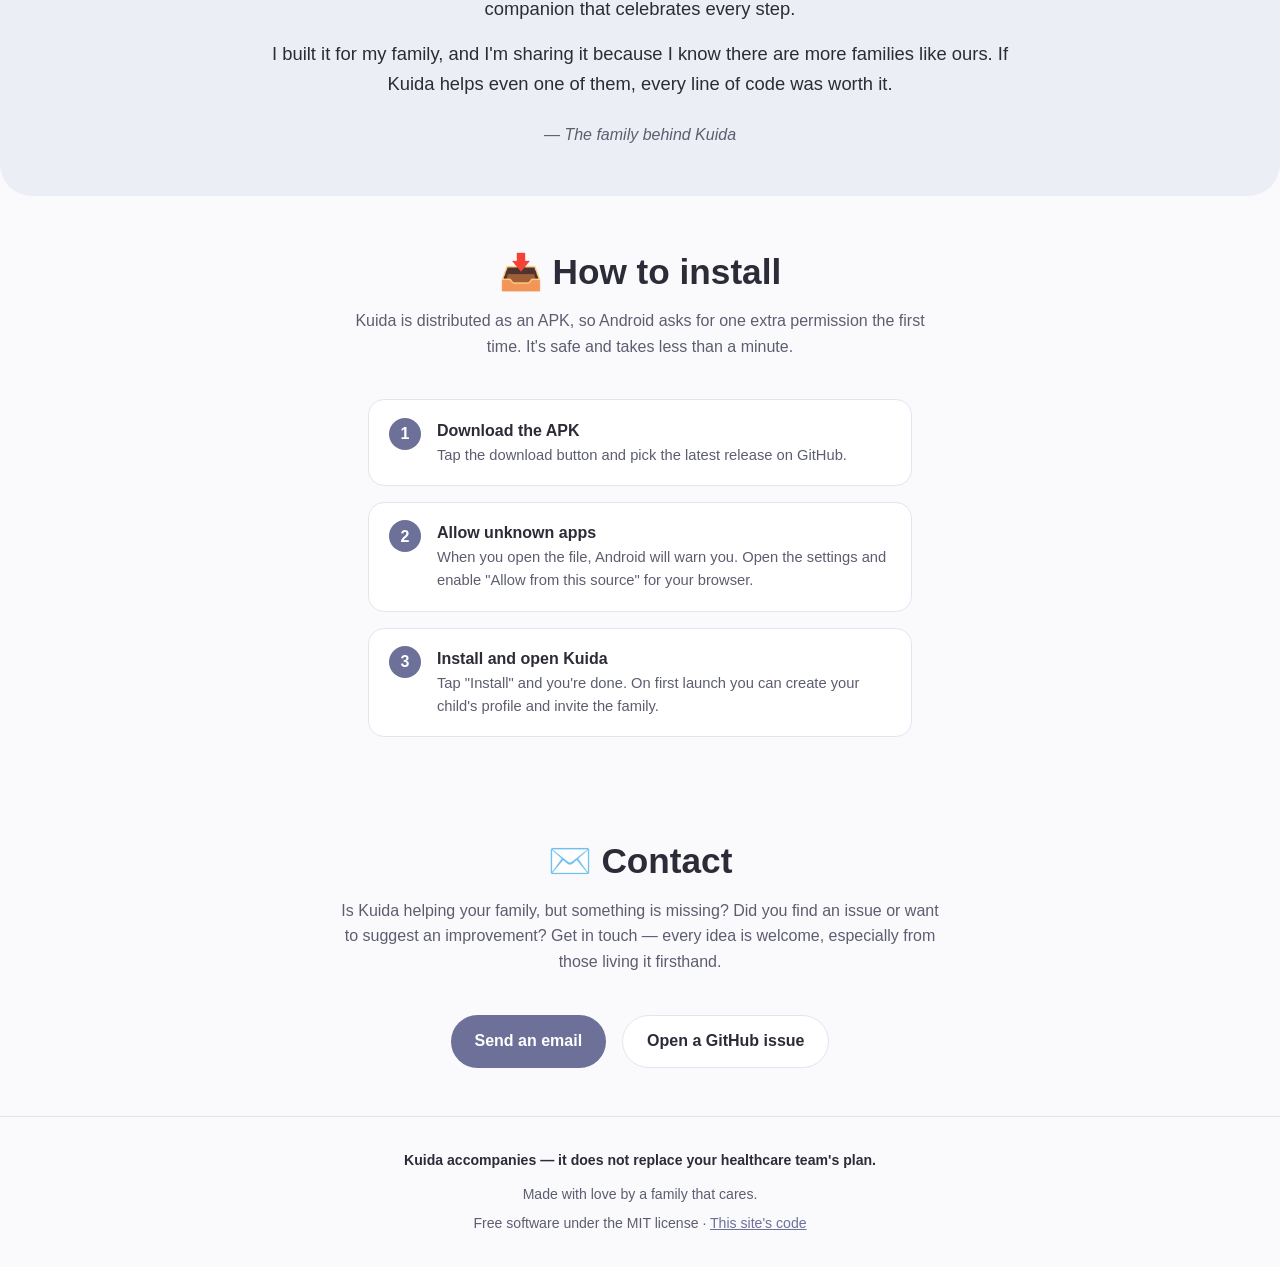
==== commit 78ddd176: "capturas" ====
--- a/en/index.html
+++ b/en/index.html
@@ -71,6 +71,7 @@
       </a>
       <nav class="nav-links">
         <a href="#features">Features</a>
+        <a href="#screens">Screenshots</a>
         <a href="#story">Our story</a>
         <a href="#install">Install</a>
         <a href="#contact">Contact</a>
@@ -159,6 +160,172 @@
       </div>
     </section>
 
+    <section id="screens">
+      <div class="container">
+        <h2 class="section-title">📱 Inside the app</h2>
+        <p class="section-sub">A quick tour of the children's mode: four screens that make everyday life a little gentler.</p>
+        <div class="carousel" data-carousel>
+          <div class="carousel-track">
+            <figure class="shot">
+              <div class="shot-fallback" data-src="../assets/screenshots/home.jpg" data-alt="App home screen, children's mode">
+                <img src="../assets/icon.png" alt="" />
+                <span class="emoji">🏠</span>
+              </div>
+              <figcaption>
+                <strong>Home</strong>
+                <p>All the care in one place: every module one tap away.</p>
+              </figcaption>
+            </figure>
+            <figure class="shot">
+              <div class="shot-fallback" data-src="../assets/screenshots/como_estas_hoy.jpg" data-alt="Pain check-in with the faces scale, children's mode">
+                <img src="../assets/icon.png" alt="" />
+                <span class="emoji">🪧</span>
+              </div>
+              <figcaption>
+                <strong>How are you today?</strong>
+                <p>Faces to say how it hurts, and a check-in journal.</p>
+              </figcaption>
+            </figure>
+            <figure class="shot">
+              <div class="shot-fallback" data-src="../assets/screenshots/botiquin_de_rescate.jpg" data-alt="Rescue kit with a history of rescue doses">
+                <img src="../assets/icon.png" alt="" />
+                <span class="emoji">🚑</span>
+              </div>
+              <figcaption>
+                <strong>Rescue kit</strong>
+                <p>Every rescue dose gets logged, to spot patterns and bring to appointments.</p>
+              </figcaption>
+            </figure>
+            <figure class="shot">
+              <div class="shot-fallback" data-src="../assets/screenshots/botiquin_de_rescate_registrar.jpg" data-alt="Form to log a rescue dose">
+                <img src="../assets/icon.png" alt="" />
+                <span class="emoji">📝</span>
+              </div>
+              <figcaption>
+                <strong>Log a rescue</strong>
+                <p>Which medicine, when, and how the pain was: in two taps.</p>
+              </figcaption>
+            </figure>
+            <figure class="shot">
+              <div class="shot-fallback" data-src="../assets/screenshots/creacion-de-remedios.jpg" data-alt="Creating a new medication with schedules">
+                <img src="../assets/icon.png" alt="" />
+                <span class="emoji">💊</span>
+              </div>
+              <figcaption>
+                <strong>Clear medication</strong>
+                <p>Every medicine with its schedule, its type, and an alert when stock runs low.</p>
+              </figcaption>
+            </figure>
+            <figure class="shot">
+              <div class="shot-fallback" data-src="../assets/screenshots/notificacion_alarma.jpg" data-alt="Medication reminder notification">
+                <img src="../assets/icon.png" alt="" />
+                <span class="emoji">🔔</span>
+              </div>
+              <figcaption>
+                <strong>Reminders</strong>
+                <p>Notifications at dose time. No more forgotten medicine.</p>
+              </figcaption>
+            </figure>
+            <figure class="shot">
+              <div class="shot-fallback" data-src="../assets/screenshots/refugio.jpg" data-alt="The Refuge, children's mode">
+                <img src="../assets/icon.png" alt="" />
+                <span class="emoji">🧘</span>
+              </div>
+              <figcaption>
+                <strong>The Refuge</strong>
+                <p>A corner of calm: stories, riddles, breathing and more.</p>
+              </figcaption>
+            </figure>
+            <figure class="shot">
+              <div class="shot-fallback" data-src="../assets/screenshots/refugio3.jpg" data-alt="Calm tools: breathing with Lila, 5-4-3-2-1 and the false alarm hunter">
+                <img src="../assets/icon.png" alt="" />
+                <span class="emoji">🌈</span>
+              </div>
+              <figcaption>
+                <strong>Calm tools</strong>
+                <p>Breathing with Lila, the 5-4-3-2-1 exercise and the false-alarm hunter.</p>
+              </figcaption>
+            </figure>
+            <figure class="shot">
+              <div class="shot-fallback" data-src="../assets/screenshots/refugio2-videos-que-ayudan.jpg" data-alt="Helpful videos: breathing, relaxation and yoga">
+                <img src="../assets/icon.png" alt="" />
+                <span class="emoji">🎥</span>
+              </div>
+              <figcaption>
+                <strong>Helpful videos</strong>
+                <p>Short videos to breathe, relax and move the body gently.</p>
+              </figcaption>
+            </figure>
+            <figure class="shot">
+              <div class="shot-fallback" data-src="../assets/screenshots/piecitos.jpg" data-alt="Little Feet therapy routines, children's mode">
+                <img src="../assets/icon.png" alt="" />
+                <span class="emoji">🦶</span>
+              </div>
+              <figcaption>
+                <strong>Little Feet</strong>
+                <p>Physical and sensory therapy routines, step by step and at your own pace.</p>
+              </figcaption>
+            </figure>
+            <figure class="shot">
+              <div class="shot-fallback" data-src="../assets/screenshots/piecitos2.jpg" data-alt="Suggested routines for every moment of the day">
+                <img src="../assets/icon.png" alt="" />
+                <span class="emoji">🌙</span>
+              </div>
+              <figcaption>
+                <strong>Daily routines</strong>
+                <p>A suggested routine for every moment: waking up, afternoon and bedtime.</p>
+              </figcaption>
+            </figure>
+            <figure class="shot">
+              <div class="shot-fallback" data-src="../assets/screenshots/piecitos3_registraractividades.jpg" data-alt="Activity logging: what they did and for how long">
+                <img src="../assets/icon.png" alt="" />
+                <span class="emoji">⏱️</span>
+              </div>
+              <figcaption>
+                <strong>Log an activity</strong>
+                <p>What you did and for how long, with explanations of why it helps.</p>
+              </figcaption>
+            </figure>
+            <figure class="shot">
+              <div class="shot-fallback" data-src="../assets/screenshots/mis_actividades.jpg" data-alt="Custom activities that count toward the weekly goal">
+                <img src="../assets/icon.png" alt="" />
+                <span class="emoji">🎨</span>
+              </div>
+              <figcaption>
+                <strong>My activities</strong>
+                <p>Swimming, physio or anything else: it all counts toward the weekly goal.</p>
+              </figcaption>
+            </figure>
+            <figure class="shot">
+              <div class="shot-fallback" data-src="../assets/screenshots/perfil.jpg" data-alt="Profile: names, language and usage mode">
+                <img src="../assets/icon.png" alt="" />
+                <span class="emoji">👤</span>
+              </div>
+              <figcaption>
+                <strong>Profile</strong>
+                <p>Names, language and usage mode: the app adapts to your family.</p>
+              </figcaption>
+            </figure>
+            <figure class="shot">
+              <div class="shot-fallback" data-src="../assets/screenshots/exposrtacion-de-kuida.jpg" data-alt="Journal exported as a PDF to bring to appointments">
+                <img src="../assets/icon.png" alt="" />
+                <span class="emoji">📄</span>
+              </div>
+              <figcaption>
+                <strong>Journal as PDF</strong>
+                <p>A 90-day summary for the next appointment, one tap away.</p>
+              </figcaption>
+            </figure>
+          </div>
+          <div class="carousel-controls">
+            <button class="carousel-arrow" data-carousel-prev type="button" aria-label="Previous">‹</button>
+            <div class="carousel-dots" data-carousel-dots></div>
+            <button class="carousel-arrow" data-carousel-next type="button" aria-label="Next">›</button>
+          </div>
+        </div>
+      </div>
+    </section>
+
     <section id="story" class="story">
       <div class="container">
         <h2 class="section-title">💛 Why Kuida exists</h2>
--- a/css/styles.css
+++ b/css/styles.css
@@ -315,6 +315,118 @@
   font-size: 0.92rem;
 }
 
+/* ---------- Capturas (carrusel) ---------- */
+.carousel-track {
+  display: flex;
+  gap: 1rem;
+  overflow-x: auto;
+  scroll-snap-type: x mandatory;
+  padding-bottom: 1rem;
+  scrollbar-width: none;
+}
+
+.carousel-track::-webkit-scrollbar {
+  display: none;
+}
+
+.shot {
+  flex: 0 0 15rem;
+  scroll-snap-align: center;
+  background: var(--tarjeta);
+  border: 1px solid var(--borde);
+  border-radius: 1rem;
+  overflow: hidden;
+  text-align: center;
+}
+
+.shot img.shot-image {
+  width: 100%;
+  aspect-ratio: 9 / 19;
+  object-fit: cover;
+  object-position: top;
+}
+
+.shot figcaption {
+  padding: 0.9rem 1rem 1.1rem;
+}
+
+.shot figcaption strong {
+  display: block;
+  margin-bottom: 0.25rem;
+}
+
+.shot figcaption p {
+  font-size: 0.88rem;
+  color: var(--texto-suave);
+}
+
+.shot-fallback {
+  width: 100%;
+  aspect-ratio: 9 / 19;
+  display: grid;
+  place-content: center;
+  gap: 0.75rem;
+  background: var(--primario-suave);
+}
+
+.shot-fallback img {
+  width: 4rem;
+  height: 4rem;
+  border-radius: 1rem;
+  margin-inline: auto;
+  box-shadow: 0 10px 30px rgb(109 112 152 / 0.35);
+}
+
+.shot-fallback .emoji {
+  font-size: 2.4rem;
+}
+
+.carousel-controls {
+  display: flex;
+  justify-content: center;
+  align-items: center;
+  gap: 1rem;
+  margin-top: 0.5rem;
+}
+
+.carousel-arrow {
+  border: 1px solid var(--borde);
+  background: var(--tarjeta);
+  color: var(--texto);
+  width: 2.4rem;
+  height: 2.4rem;
+  border-radius: 999px;
+  font-size: 1.1rem;
+  cursor: pointer;
+  transition: background 0.15s ease, border-color 0.15s ease;
+}
+
+.carousel-arrow:hover {
+  background: var(--primario-suave);
+  border-color: var(--primario);
+}
+
+.carousel-dots {
+  display: flex;
+  gap: 0.5rem;
+}
+
+.dot {
+  width: 0.55rem;
+  height: 0.55rem;
+  border-radius: 999px;
+  border: none;
+  padding: 0;
+  background: var(--borde);
+  cursor: pointer;
+  transition: width 0.2s ease, background 0.2s ease;
+}
+
+.dot.active {
+  width: 1.4rem;
+  background: var(--primario);
+}
+
 /* ---------- Contacto ---------- */
 .contacto .opciones {
   display: flex;
